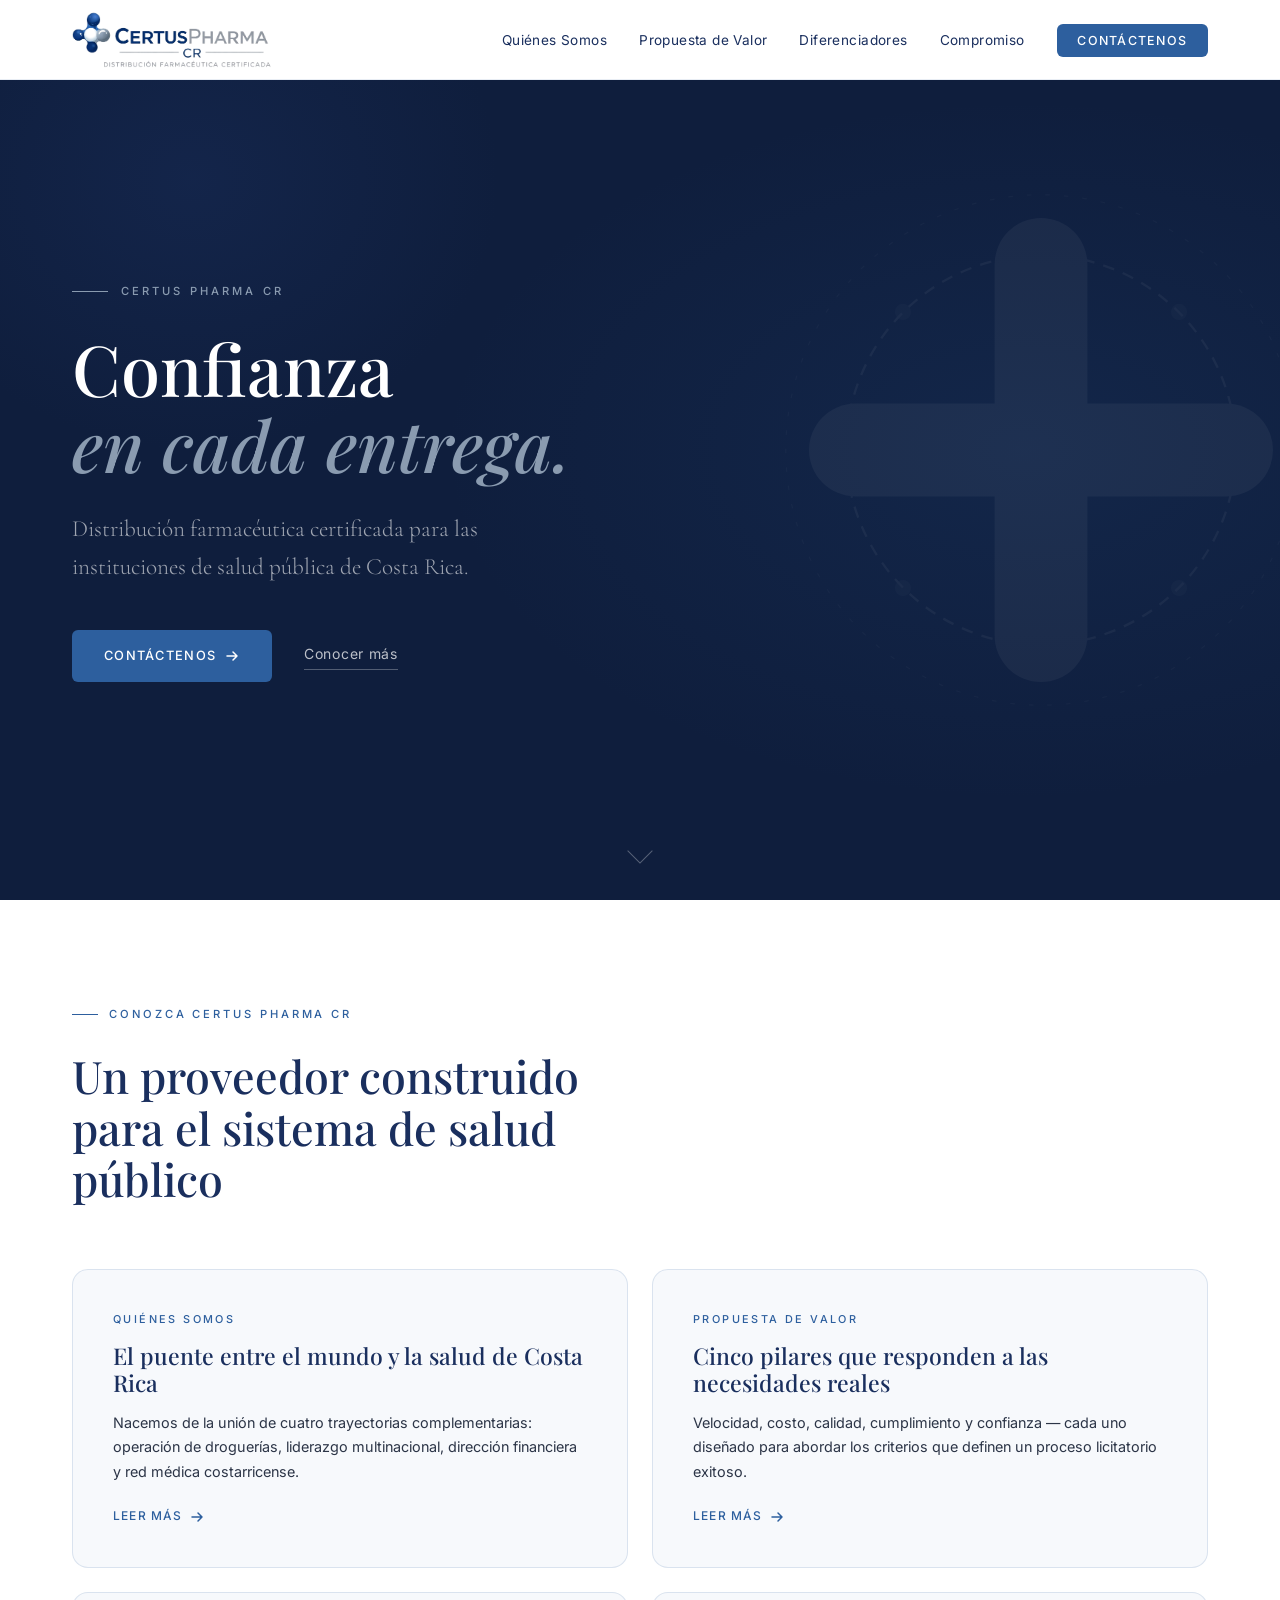
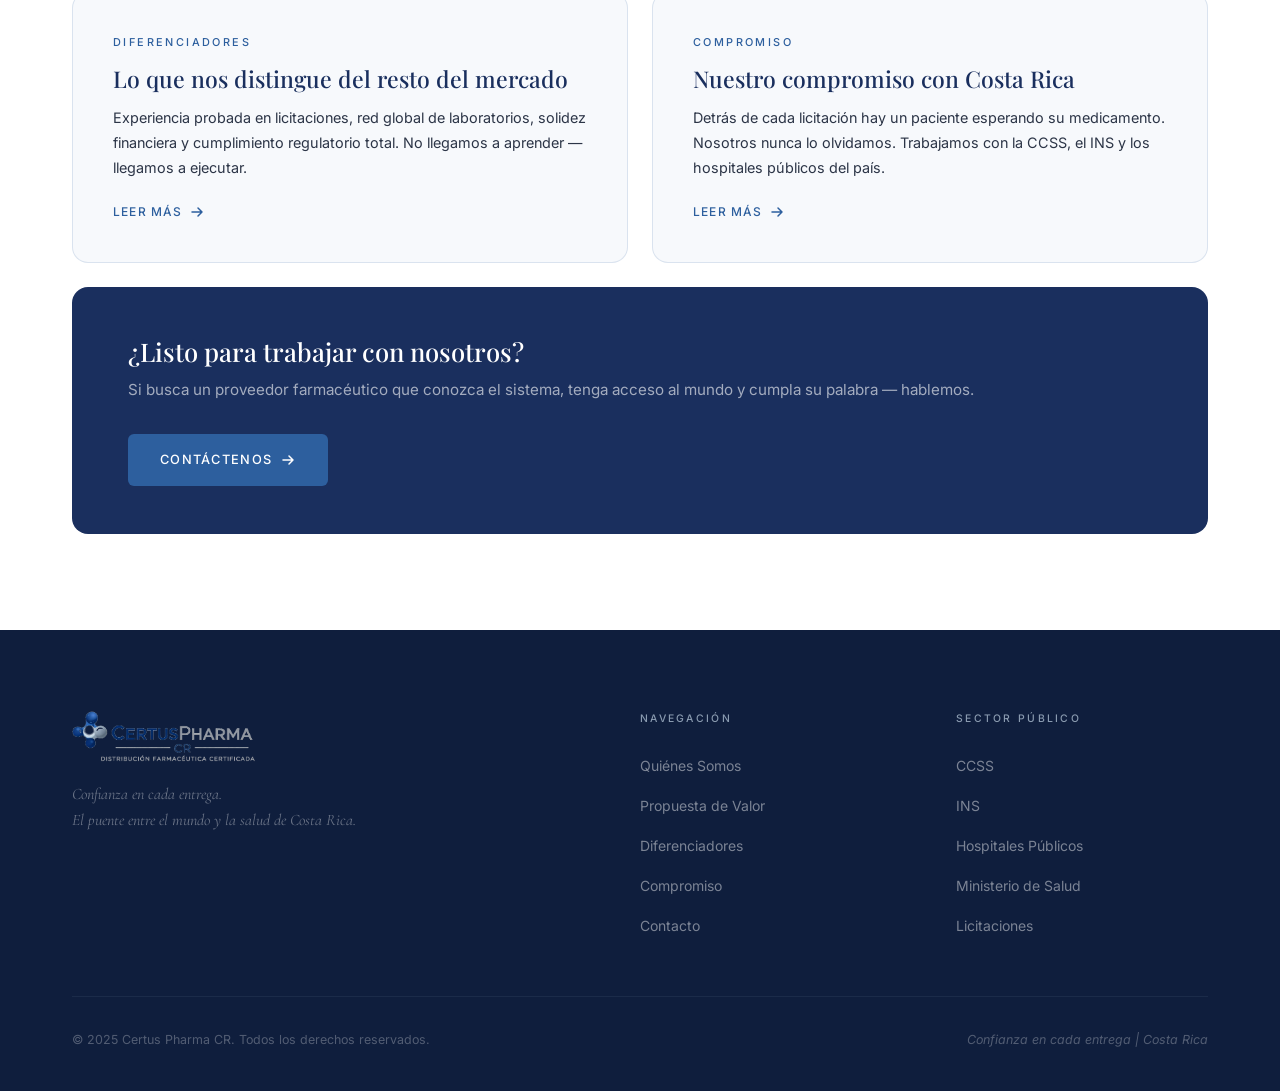
==== index.html @ 8d584d5f "Initial release — Certus Pharma CR" ====
<!DOCTYPE html>
<html lang="es">
<head>
    <meta charset="UTF-8">
    <meta name="viewport" content="width=device-width, initial-scale=1.0">
    <title>Certus Pharma CR | Distribución Farmacéutica Certificada</title>
    <meta name="description" content="Certus Pharma CR — Distribución farmacéutica certificada para las instituciones de salud pública de Costa Rica. Confianza en cada entrega.">
    <link rel="preconnect" href="https://fonts.googleapis.com">
    <link rel="preconnect" href="https://fonts.gstatic.com" crossorigin>
    <link href="https://fonts.googleapis.com/css2?family=Playfair+Display:ital,wght@0,400;0,500;0,600;0,700;1,400;1,500&family=Cormorant+Garamond:ital,wght@0,300;0,400;0,500;0,600;1,300;1,400&family=Inter:wght@300;400;500;600&display=swap" rel="stylesheet">
    <link rel="stylesheet" href="css/style.css">
</head>
<body>

    <!-- NAVIGATION -->
    <header>
        <nav class="nav" id="mainNav" aria-label="Navegación principal">
            <div class="container">
                <div class="nav__inner">
                    <a href="index.html" class="nav__logo" aria-label="Certus Pharma CR — Inicio">
                        <img src="images/certus_logo.png" alt="Certus Pharma CR" class="nav__logo-img">
                    </a>
                    <ul class="nav__menu" role="list">
                        <li><a href="quienes-somos.html"    class="nav__link">Quiénes Somos</a></li>
                        <li><a href="propuesta-valor.html"  class="nav__link">Propuesta de Valor</a></li>
                        <li><a href="diferenciadores.html"  class="nav__link">Diferenciadores</a></li>
                        <li><a href="compromiso.html"       class="nav__link">Compromiso</a></li>
                        <li><a href="contacto.html"         class="nav__cta-btn">Contáctenos</a></li>
                    </ul>
                    <button class="nav__hamburger" id="hamburger" aria-label="Abrir menú" aria-expanded="false">
                        <span></span><span></span><span></span>
                    </button>
                </div>
            </div>
        </nav>
        <div class="nav__mobile-overlay" id="mobileOverlay" role="dialog" aria-modal="true" aria-label="Menú móvil">
            <a href="quienes-somos.html"   class="nav__mobile-link">Quiénes Somos</a>
            <a href="propuesta-valor.html" class="nav__mobile-link">Propuesta de Valor</a>
            <a href="diferenciadores.html" class="nav__mobile-link">Diferenciadores</a>
            <a href="compromiso.html"      class="nav__mobile-link">Compromiso</a>
            <a href="contacto.html"        class="nav__mobile-cta">Contáctenos</a>
        </div>
    </header>

    <main>

        <!-- HERO -->
        <section class="hero" id="hero" aria-labelledby="hero-title">
            <svg class="hero__watermark" viewBox="0 0 500 500" fill="none" xmlns="http://www.w3.org/2000/svg" aria-hidden="true">
                <rect x="210" y="50"  width="80" height="400" rx="40" fill="white"/>
                <rect x="50"  y="210" width="400" height="80"  rx="40" fill="white"/>
                <circle cx="250" cy="90"  r="30" fill="white"/>
                <circle cx="250" cy="410" r="30" fill="white"/>
                <circle cx="90"  cy="250" r="30" fill="white"/>
                <circle cx="410" cy="250" r="30" fill="white"/>
                <circle cx="250" cy="250" r="46" fill="white"/>
                <circle cx="250" cy="250" r="168" stroke="white" stroke-width="2" stroke-dasharray="10 8"/>
                <circle cx="250" cy="250" r="220" stroke="white" stroke-width="1" stroke-dasharray="4 12" opacity="0.6"/>
                <circle cx="82"  cy="250" r="10" fill="white" opacity="0.5"/>
                <circle cx="418" cy="250" r="10" fill="white" opacity="0.5"/>
                <circle cx="250" cy="82"  r="10" fill="white" opacity="0.5"/>
                <circle cx="250" cy="418" r="10" fill="white" opacity="0.5"/>
                <circle cx="131" cy="131" r="7"  fill="white" opacity="0.4"/>
                <circle cx="369" cy="131" r="7"  fill="white" opacity="0.4"/>
                <circle cx="131" cy="369" r="7"  fill="white" opacity="0.4"/>
                <circle cx="369" cy="369" r="7"  fill="white" opacity="0.4"/>
            </svg>

            <div class="container">
                <div class="hero__content">
                    <p class="hero__eyebrow">Certus Pharma CR</p>
                    <h1 class="hero__title" id="hero-title">
                        Confianza<br><em>en cada entrega.</em>
                    </h1>
                    <p class="hero__subtitle">
                        Distribución farmacéutica certificada para las instituciones de salud pública de Costa Rica.
                    </p>
                    <div class="hero__actions">
                        <a href="contacto.html" class="btn btn--primary">
                            Contáctenos
                            <svg width="16" height="16" viewBox="0 0 16 16" fill="none" aria-hidden="true">
                                <path d="M3 8h10M9 4l4 4-4 4" stroke="currentColor" stroke-width="1.5" stroke-linecap="round" stroke-linejoin="round"/>
                            </svg>
                        </a>
                        <a href="#section-previews" class="btn btn--ghost">Conocer más</a>
                    </div>
                </div>
            </div>

            <div class="hero__scroll" aria-hidden="true">
                <div class="hero__scroll-arrow"></div>
            </div>
        </section>

        <!-- SECTION PREVIEWS -->
        <section class="previews section-pad" id="section-previews" aria-label="Secciones del sitio">
            <div class="container">
                <div class="previews__header">
                    <p class="label fade-in">Conozca Certus Pharma CR</p>
                    <h2 class="fade-in fd1">Un proveedor construido<br>para el sistema de salud público</h2>
                </div>

                <div class="previews__grid">

                    <a href="quienes-somos.html" class="pcard fade-in fd1">
                        <span class="pcard__label">Quiénes Somos</span>
                        <p class="pcard__title">El puente entre el mundo y la salud de Costa Rica</p>
                        <p class="pcard__excerpt">Nacemos de la unión de cuatro trayectorias complementarias: operación de droguerías, liderazgo multinacional, dirección financiera y red médica costarricense.</p>
                        <span class="pcard__link">
                            Leer más
                            <svg width="14" height="14" viewBox="0 0 14 14" fill="none" aria-hidden="true">
                                <path d="M2 7h10M8 3l4 4-4 4" stroke="currentColor" stroke-width="1.5" stroke-linecap="round" stroke-linejoin="round"/>
                            </svg>
                        </span>
                    </a>

                    <a href="propuesta-valor.html" class="pcard fade-in fd2">
                        <span class="pcard__label">Propuesta de Valor</span>
                        <p class="pcard__title">Cinco pilares que responden a las necesidades reales</p>
                        <p class="pcard__excerpt">Velocidad, costo, calidad, cumplimiento y confianza — cada uno diseñado para abordar los criterios que definen un proceso licitatorio exitoso.</p>
                        <span class="pcard__link">
                            Leer más
                            <svg width="14" height="14" viewBox="0 0 14 14" fill="none" aria-hidden="true">
                                <path d="M2 7h10M8 3l4 4-4 4" stroke="currentColor" stroke-width="1.5" stroke-linecap="round" stroke-linejoin="round"/>
                            </svg>
                        </span>
                    </a>

                    <a href="diferenciadores.html" class="pcard fade-in fd3">
                        <span class="pcard__label">Diferenciadores</span>
                        <p class="pcard__title">Lo que nos distingue del resto del mercado</p>
                        <p class="pcard__excerpt">Experiencia probada en licitaciones, red global de laboratorios, solidez financiera y cumplimiento regulatorio total. No llegamos a aprender — llegamos a ejecutar.</p>
                        <span class="pcard__link">
                            Leer más
                            <svg width="14" height="14" viewBox="0 0 14 14" fill="none" aria-hidden="true">
                                <path d="M2 7h10M8 3l4 4-4 4" stroke="currentColor" stroke-width="1.5" stroke-linecap="round" stroke-linejoin="round"/>
                            </svg>
                        </span>
                    </a>

                    <a href="compromiso.html" class="pcard fade-in fd4">
                        <span class="pcard__label">Compromiso</span>
                        <p class="pcard__title">Nuestro compromiso con Costa Rica</p>
                        <p class="pcard__excerpt">Detrás de cada licitación hay un paciente esperando su medicamento. Nosotros nunca lo olvidamos. Trabajamos con la CCSS, el INS y los hospitales públicos del país.</p>
                        <span class="pcard__link">
                            Leer más
                            <svg width="14" height="14" viewBox="0 0 14 14" fill="none" aria-hidden="true">
                                <path d="M2 7h10M8 3l4 4-4 4" stroke="currentColor" stroke-width="1.5" stroke-linecap="round" stroke-linejoin="round"/>
                            </svg>
                        </span>
                    </a>

                </div>

                <div class="home-cta fade-in fd5">
                    <div class="home-cta__text">
                        <h3>¿Listo para trabajar con nosotros?</h3>
                        <p>Si busca un proveedor farmacéutico que conozca el sistema, tenga acceso al mundo y cumpla su palabra — hablemos.</p>
                    </div>
                    <a href="contacto.html" class="btn btn--primary">
                        Contáctenos
                        <svg width="16" height="16" viewBox="0 0 16 16" fill="none" aria-hidden="true">
                            <path d="M3 8h10M9 4l4 4-4 4" stroke="currentColor" stroke-width="1.5" stroke-linecap="round" stroke-linejoin="round"/>
                        </svg>
                    </a>
                </div>

            </div>
        </section>

    </main>

    <!-- FOOTER -->
    <footer class="footer" aria-label="Pie de página">
        <div class="container">
            <div class="footer__main">
                <div>
                    <img src="images/certus_logo.png" alt="Certus Pharma CR" class="footer__logo-img">
                    <p class="footer__tagline">
                        Confianza en cada entrega.<br>
                        El puente entre el mundo y la salud de Costa Rica.
                    </p>
                </div>
                <nav aria-label="Navegación del pie">
                    <p class="footer__col-title">Navegación</p>
                    <ul class="footer__links" role="list">
                        <li><a href="quienes-somos.html"   class="footer__link">Quiénes Somos</a></li>
                        <li><a href="propuesta-valor.html" class="footer__link">Propuesta de Valor</a></li>
                        <li><a href="diferenciadores.html" class="footer__link">Diferenciadores</a></li>
                        <li><a href="compromiso.html"      class="footer__link">Compromiso</a></li>
                        <li><a href="contacto.html"        class="footer__link">Contacto</a></li>
                    </ul>
                </nav>
                <div>
                    <p class="footer__col-title">Sector Público</p>
                    <ul class="footer__links" role="list">
                        <li><span class="footer__link footer__link--static">CCSS</span></li>
                        <li><span class="footer__link footer__link--static">INS</span></li>
                        <li><span class="footer__link footer__link--static">Hospitales Públicos</span></li>
                        <li><span class="footer__link footer__link--static">Ministerio de Salud</span></li>
                        <li><span class="footer__link footer__link--static">Licitaciones</span></li>
                    </ul>
                </div>
            </div>
            <div class="footer__bottom">
                <p class="footer__copy">&copy; 2025 Certus Pharma CR. Todos los derechos reservados.</p>
                <p class="footer__bottom-tag">Confianza en cada entrega | Costa Rica</p>
            </div>
        </div>
    </footer>

    <script src="js/main.js"></script>
</body>
</html>
---- css/style.css ----
/* ==============================================
   CUSTOM PROPERTIES
=============================================== */
:root {
    --color-primary:     #1A2F5E;
    --color-secondary:   #2D5F9E;
    --color-accent:      #8A9BB0;
    --color-bg-light:    #F7F9FC;
    --color-bg-dark:     #0F1E3D;
    --color-body:        #2C3547;
    --color-white:       #FFFFFF;
    --color-border:      rgba(138, 155, 176, 0.2);
    --color-card-border: rgba(45, 95, 158, 0.14);

    --font-headline:    'Playfair Display', Georgia, serif;
    --font-subheading:  'Cormorant Garamond', Georgia, serif;
    --font-body:        'Inter', system-ui, -apple-system, sans-serif;

    --nav-height:   80px;
    --radius-sm:    6px;
    --radius-md:    10px;
    --radius-lg:    16px;

    --transition:   0.3s cubic-bezier(0.4, 0, 0.2, 1);
    --shadow-sm:    0 1px 3px rgba(15, 30, 61, 0.08);
    --shadow-md:    0 4px 16px rgba(15, 30, 61, 0.10), 0 2px 8px rgba(15, 30, 61, 0.06);
    --shadow-lg:    0 16px 48px rgba(15, 30, 61, 0.14), 0 4px 16px rgba(15, 30, 61, 0.08);
}

/* ==============================================
   RESET & BASE
=============================================== */
*, *::before, *::after {
    box-sizing: border-box;
    margin: 0;
    padding: 0;
}

html {
    scroll-behavior: smooth;
    font-size: 16px;
    -webkit-font-smoothing: antialiased;
    -moz-osx-font-smoothing: grayscale;
}

body {
    font-family: var(--font-body);
    color: var(--color-body);
    background-color: var(--color-bg-light);
    line-height: 1.7;
    overflow-x: hidden;
}

img  { max-width: 100%; display: block; }
a    { text-decoration: none; color: inherit; }
ul   { list-style: none; }
button { cursor: pointer; border: none; background: none; font-family: inherit; }

h1 { font-family: var(--font-headline); font-size: clamp(2.6rem, 5.5vw, 4.75rem); line-height: 1.08; font-weight: 500; }
h2 { font-family: var(--font-headline); font-size: clamp(2rem,   3.5vw, 3.1rem);  line-height: 1.15; font-weight: 500; }
h3 { font-family: var(--font-subheading); font-size: clamp(1.2rem, 1.8vw, 1.6rem); line-height: 1.3;  font-weight: 600; }
p  { font-size: 1rem; line-height: 1.78; }

/* ==============================================
   LAYOUT
=============================================== */
.container {
    width: 100%;
    max-width: 1200px;
    margin: 0 auto;
    padding: 0 2rem;
}

.section-pad {
    padding: 6rem 0;
}

/* ==============================================
   ENTRANCE ANIMATIONS
=============================================== */
.fade-in {
    opacity: 0;
    transform: translateY(22px);
    transition: opacity 0.72s ease, transform 0.72s ease;
}
.fade-in.visible {
    opacity: 1;
    transform: translateY(0);
}
.fd1 { transition-delay: 0.10s; }
.fd2 { transition-delay: 0.20s; }
.fd3 { transition-delay: 0.30s; }
.fd4 { transition-delay: 0.40s; }
.fd5 { transition-delay: 0.50s; }
.fd6 { transition-delay: 0.60s; }

/* ==============================================
   SECTION LABEL
=============================================== */
.label {
    display: inline-flex;
    align-items: center;
    gap: 0.7rem;
    font-family: var(--font-body);
    font-size: 0.7rem;
    font-weight: 500;
    letter-spacing: 0.26em;
    text-transform: uppercase;
    color: var(--color-secondary);
    margin-bottom: 1.1rem;
}
.label::before {
    content: '';
    display: block;
    width: 26px;
    height: 1px;
    background-color: var(--color-secondary);
    flex-shrink: 0;
}
.label--light         { color: var(--color-accent); }
.label--light::before { background-color: var(--color-accent); }
.label--center        { display: flex; justify-content: center; }

/* ==============================================
   BUTTONS
=============================================== */
.btn {
    display: inline-flex;
    align-items: center;
    gap: 0.5rem;
    font-family: var(--font-body);
    font-size: 0.8rem;
    font-weight: 500;
    letter-spacing: 0.1em;
    text-transform: uppercase;
    border-radius: var(--radius-sm);
    padding: 0.95rem 2rem;
    transition: background-color var(--transition), transform var(--transition), box-shadow var(--transition);
}
.btn--primary {
    color: var(--color-white);
    background-color: var(--color-secondary);
}
.btn--primary:hover {
    background-color: #245098;
    transform: translateY(-2px);
    box-shadow: 0 8px 28px rgba(45, 95, 158, 0.38);
}
.btn--dark {
    color: var(--color-white);
    background-color: var(--color-primary);
}
.btn--dark:hover {
    background-color: var(--color-secondary);
    transform: translateY(-2px);
}
.btn--ghost {
    color: rgba(255,255,255,0.72);
    border-bottom: 1px solid rgba(255,255,255,0.28);
    padding: 0 0 3px;
    border-radius: 0;
    letter-spacing: 0.05em;
    font-size: 0.875rem;
    text-transform: none;
    font-weight: 400;
}
.btn--ghost:hover {
    color: var(--color-white);
    border-color: var(--color-white);
}

/* ==============================================
   NAVIGATION
=============================================== */
.nav {
    position: fixed;
    inset: 0 0 auto 0;
    height: var(--nav-height);
    z-index: 1000;
    display: flex;
    align-items: center;
    background-color: #FFFFFF;
    border-bottom: 1px solid #E8EDF4;
    transition: background-color var(--transition), box-shadow var(--transition);
}
.nav.scrolled {
    background-color: #FFFFFF;
    box-shadow: 0 1px 0 #E8EDF4, 0 4px 16px rgba(26,47,94,0.06);
}

.nav__inner {
    display: flex;
    align-items: center;
    justify-content: space-between;
    width: 100%;
}

/* Logo — image */
.nav__logo {
    display: flex;
    align-items: center;
    line-height: 1;
}
.nav__logo-img {
    width: 200px;
    height: auto;
    display: block;
    object-fit: contain;
}

/* Fallback text logo (unused when image present) */
.nav__logo-main {
    font-family: var(--font-headline);
    font-size: 1.3rem;
    font-weight: 700;
    color: var(--color-white);
    letter-spacing: 0.05em;
}
.nav__logo-sub {
    font-family: var(--font-body);
    font-size: 0.58rem;
    font-weight: 400;
    letter-spacing: 0.2em;
    text-transform: uppercase;
    color: var(--color-accent);
    margin-top: 3px;
}

.nav__menu {
    display: flex;
    align-items: center;
    gap: 2rem;
}
.nav__link {
    font-size: 0.85rem;
    font-weight: 400;
    color: #1A2F5E;
    letter-spacing: 0.03em;
    position: relative;
    transition: color var(--transition);
}
.nav__link::after {
    content: '';
    position: absolute;
    bottom: -4px;
    left: 0;
    right: 0;
    height: 1px;
    background-color: #1A2F5E;
    transform: scaleX(0);
    transform-origin: right;
    transition: transform var(--transition);
}
.nav__link:hover           { color: var(--color-secondary); }
.nav__link:hover::after    { transform: scaleX(1); transform-origin: left; }
.nav__link--active         { color: #1A2F5E; }
.nav__link--active::after  { transform: scaleX(1); }

.nav__cta-btn {
    font-size: 0.78rem;
    font-weight: 500;
    letter-spacing: 0.1em;
    text-transform: uppercase;
    color: var(--color-white);
    background-color: var(--color-secondary);
    padding: 0.58rem 1.3rem;
    border-radius: var(--radius-sm);
    transition: background-color var(--transition), transform var(--transition);
}
.nav__cta-btn:hover {
    background-color: var(--color-primary);
    transform: translateY(-1px);
}

/* Hamburger */
.nav__hamburger {
    display: none;
    flex-direction: column;
    gap: 5px;
    padding: 4px 2px;
}
.nav__hamburger span {
    display: block;
    width: 23px;
    height: 2px;
    background-color: #1A2F5E;
    border-radius: 2px;
    transition: transform var(--transition), opacity var(--transition);
}
.nav__hamburger.is-open span:nth-child(1) { transform: translateY(7px) rotate(45deg); }
.nav__hamburger.is-open span:nth-child(2) { opacity: 0; transform: scaleX(0); }
.nav__hamburger.is-open span:nth-child(3) { transform: translateY(-7px) rotate(-45deg); }

/* Mobile overlay */
.nav__mobile-overlay {
    display: none;
    position: fixed;
    inset: var(--nav-height) 0 0 0;
    background-color: rgba(9, 16, 38, 0.97);
    backdrop-filter: blur(16px);
    z-index: 999;
    flex-direction: column;
    align-items: center;
    justify-content: center;
    gap: 2rem;
}
.nav__mobile-overlay.is-open { display: flex; }
.nav__mobile-link {
    font-family: var(--font-headline);
    font-size: 2rem;
    color: rgba(255,255,255,0.85);
    transition: color var(--transition);
}
.nav__mobile-link:hover { color: var(--color-accent); }
.nav__mobile-cta {
    font-size: 0.85rem;
    font-weight: 500;
    letter-spacing: 0.12em;
    text-transform: uppercase;
    color: var(--color-white);
    background-color: var(--color-secondary);
    padding: 0.9rem 2.4rem;
    border-radius: var(--radius-sm);
    margin-top: 0.5rem;
}

/* ==============================================
   HERO — full viewport (homepage)
=============================================== */
.hero {
    position: relative;
    min-height: 100vh;
    display: flex;
    align-items: center;
    background-color: var(--color-bg-dark);
    overflow: hidden;
}
.hero::before {
    content: '';
    position: absolute;
    inset: 0;
    background:
        radial-gradient(ellipse 70% 60% at 80% 50%, rgba(45,95,158,0.13) 0%, transparent 65%),
        radial-gradient(ellipse 40% 50% at 15% 20%, rgba(26,47,94,0.4) 0%, transparent 60%);
    pointer-events: none;
}

.hero__watermark {
    position: absolute;
    top: 50%;
    right: -4%;
    transform: translateY(-50%);
    width: min(58vw, 580px);
    opacity: 0.045;
    pointer-events: none;
    animation: watermarkFloat 14s ease-in-out infinite;
}
@keyframes watermarkFloat {
    0%,100% { transform: translateY(-50%) rotate(0deg) scale(1); }
    30%      { transform: translateY(-52%) rotate(1.5deg) scale(1.01); }
    65%      { transform: translateY(-48%) rotate(-1.5deg) scale(0.99); }
}

.hero__content {
    position: relative;
    z-index: 2;
    padding-top: calc(var(--nav-height) + 4rem);
    padding-bottom: 5rem;
    max-width: 760px;
}

.hero__eyebrow {
    display: flex;
    align-items: center;
    gap: 0.8rem;
    font-size: 0.7rem;
    font-weight: 500;
    letter-spacing: 0.28em;
    text-transform: uppercase;
    color: var(--color-accent);
    margin-bottom: 1.75rem;
}
.hero__eyebrow::before {
    content: '';
    display: block;
    width: 36px;
    height: 1px;
    background-color: var(--color-accent);
}

.hero__title           { color: var(--color-white); margin-bottom: 1.75rem; }
.hero__title em        { font-style: italic; color: var(--color-accent); }

.hero__subtitle {
    font-family: var(--font-subheading);
    font-size: clamp(1.1rem, 2vw, 1.45rem);
    font-weight: 300;
    color: rgba(255,255,255,0.6);
    line-height: 1.65;
    margin-bottom: 2.75rem;
    max-width: 520px;
}

.hero__actions {
    display: flex;
    align-items: center;
    gap: 2rem;
    flex-wrap: wrap;
}

/* Scroll hint */
.hero__scroll {
    position: absolute;
    bottom: 2.5rem;
    left: 50%;
    transform: translateX(-50%);
    display: flex;
    flex-direction: column;
    align-items: center;
    gap: 8px;
    color: rgba(255,255,255,0.28);
    font-size: 0.65rem;
    letter-spacing: 0.2em;
    text-transform: uppercase;
    animation: scrollBounce 2.8s ease-in-out infinite;
}
@keyframes scrollBounce {
    0%,100% { transform: translateX(-50%) translateY(0); }
    50%      { transform: translateX(-50%) translateY(7px); }
}
.hero__scroll-arrow {
    width: 18px;
    height: 18px;
    border-right: 1px solid rgba(255,255,255,0.3);
    border-bottom: 1px solid rgba(255,255,255,0.3);
    transform: rotate(45deg);
}

/* ==============================================
   PAGE HERO — 60vh (inner pages)
=============================================== */
.page-hero {
    position: relative;
    min-height: 60vh;
    display: flex;
    align-items: center;
    background-color: var(--color-bg-dark);
    overflow: hidden;
}
.page-hero::before {
    content: '';
    position: absolute;
    inset: 0;
    background:
        radial-gradient(ellipse 70% 60% at 80% 50%, rgba(45,95,158,0.13) 0%, transparent 65%),
        radial-gradient(ellipse 40% 50% at 15% 20%, rgba(26,47,94,0.4) 0%, transparent 60%);
    pointer-events: none;
}

.page-hero__watermark {
    position: absolute;
    top: 50%;
    right: -4%;
    transform: translateY(-50%);
    width: min(46vw, 460px);
    opacity: 0.035;
    pointer-events: none;
    animation: watermarkFloat 14s ease-in-out infinite;
}

.page-hero__content {
    position: relative;
    z-index: 2;
    padding-top: calc(var(--nav-height) + 3.5rem);
    padding-bottom: 4.5rem;
    max-width: 760px;
}

.page-hero__breadcrumb {
    display: flex;
    align-items: center;
    gap: 0.5rem;
    font-size: 0.68rem;
    font-weight: 400;
    letter-spacing: 0.15em;
    text-transform: uppercase;
    color: rgba(255,255,255,0.32);
    margin-bottom: 1.5rem;
}
.page-hero__breadcrumb a {
    color: rgba(255,255,255,0.42);
    transition: color var(--transition);
}
.page-hero__breadcrumb a:hover  { color: var(--color-accent); }
.page-hero__breadcrumb-sep      { opacity: 0.4; font-size: 0.6rem; }

.page-hero__eyebrow {
    display: flex;
    align-items: center;
    gap: 0.8rem;
    font-size: 0.7rem;
    font-weight: 500;
    letter-spacing: 0.28em;
    text-transform: uppercase;
    color: var(--color-accent);
    margin-bottom: 1.25rem;
}
.page-hero__eyebrow::before {
    content: '';
    display: block;
    width: 36px;
    height: 1px;
    background-color: var(--color-accent);
}

.page-hero__title {
    color: var(--color-white);
    margin-bottom: 1.25rem;
}
.page-hero__title em { font-style: italic; color: var(--color-accent); }

.page-hero__subtitle {
    font-family: var(--font-subheading);
    font-size: clamp(1rem, 1.8vw, 1.3rem);
    font-weight: 300;
    color: rgba(255,255,255,0.55);
    line-height: 1.65;
    max-width: 520px;
}

/* ==============================================
   HOMEPAGE SECTION PREVIEWS
=============================================== */
.previews {
    background-color: var(--color-white);
}

.previews__header {
    max-width: 600px;
    margin-bottom: 4rem;
}
.previews__header h2 { color: var(--color-primary); margin-top: 0.5rem; }

.previews__grid {
    display: grid;
    grid-template-columns: 1fr 1fr;
    gap: 1.5rem;
    margin-bottom: 1.5rem;
}

.pcard {
    background-color: var(--color-bg-light);
    border: 1px solid var(--color-card-border);
    border-radius: var(--radius-lg);
    padding: 2.5rem;
    display: flex;
    flex-direction: column;
    gap: 0.85rem;
    transition: transform var(--transition), box-shadow var(--transition), border-color var(--transition);
    position: relative;
    overflow: hidden;
}
.pcard::before {
    content: '';
    position: absolute;
    inset: 0 0 auto 0;
    height: 2px;
    background: linear-gradient(90deg, var(--color-primary), var(--color-secondary));
    transform: scaleX(0);
    transform-origin: left;
    transition: transform 0.4s ease;
}
.pcard:hover {
    transform: translateY(-5px);
    box-shadow: var(--shadow-md);
    border-color: rgba(45,95,158,0.22);
}
.pcard:hover::before { transform: scaleX(1); }

.pcard__label {
    font-size: 0.68rem;
    font-weight: 500;
    letter-spacing: 0.22em;
    text-transform: uppercase;
    color: var(--color-secondary);
}
.pcard__title {
    font-family: var(--font-headline);
    font-size: clamp(1.3rem, 1.8vw, 1.6rem);
    font-weight: 500;
    color: var(--color-primary);
    line-height: 1.2;
}
.pcard__excerpt {
    font-size: 0.9rem;
    color: var(--color-body);
    line-height: 1.72;
    flex-grow: 1;
}
.pcard__link {
    display: inline-flex;
    align-items: center;
    gap: 0.45rem;
    font-size: 0.75rem;
    font-weight: 500;
    letter-spacing: 0.1em;
    text-transform: uppercase;
    color: var(--color-secondary);
    margin-top: 0.5rem;
    transition: gap var(--transition), color var(--transition);
}
.pcard:hover .pcard__link { gap: 0.75rem; color: var(--color-primary); }

/* Homepage CTA strip */
.home-cta {
    background-color: var(--color-primary);
    border-radius: var(--radius-lg);
    padding: 3rem 3.5rem;
    display: flex;
    align-items: center;
    justify-content: space-between;
    gap: 2rem;
    flex-wrap: wrap;
    margin-top: 1.5rem;
}
.home-cta__text h3 {
    font-family: var(--font-headline);
    font-size: clamp(1.3rem, 2vw, 1.75rem);
    font-weight: 500;
    color: var(--color-white);
    margin-bottom: 0.5rem;
}
.home-cta__text p {
    font-size: 0.95rem;
    color: rgba(255,255,255,0.6);
    line-height: 1.65;
}
.home-cta .btn--primary {
    background-color: var(--color-secondary);
    flex-shrink: 0;
}
.home-cta .btn--primary:hover { background-color: #245098; }

/* ==============================================
   ABOUT / QUIÉNES SOMOS
=============================================== */
.about {
    background-color: var(--color-white);
}

.about__grid {
    display: grid;
    grid-template-columns: 1fr 1fr;
    gap: 5rem;
    align-items: center;
}

.about__text h2          { color: var(--color-primary); margin-bottom: 1.5rem; }
.about__text > p {
    font-size: 1.05rem;
    color: var(--color-body);
    line-height: 1.82;
}

.about__mv {
    margin-top: 3rem;
    display: grid;
    grid-template-columns: 1fr 1fr;
    gap: 1.25rem;
}
.about__mv-card {
    padding: 1.5rem;
    background-color: var(--color-bg-light);
    border-left: 2px solid var(--color-secondary);
}
.about__mv-card h3 {
    font-family: var(--font-subheading);
    font-size: 1.05rem;
    font-weight: 600;
    color: var(--color-primary);
    margin-bottom: 0.6rem;
}
.about__mv-card p {
    font-size: 0.9rem;
    line-height: 1.68;
    color: var(--color-body);
}

/* Decorative visual */
.about__visual {
    display: flex;
    align-items: center;
    justify-content: center;
}
.about__visual-wrap {
    position: relative;
    width: min(100%, 400px);
    aspect-ratio: 1;
}
.about__ring             { position: absolute; border-radius: 50%; }
.about__ring--a          { inset: 0;   border: 1px solid rgba(45,95,158,0.10); }
.about__ring--b          { inset: 10%; border: 1px solid rgba(45,95,158,0.09); }
.about__ring--c          { inset: 22%; border: 1px solid rgba(45,95,158,0.08); }
.about__ring--d          { inset: 36%; border: 1px solid rgba(45,95,158,0.12); }
.about__ring--e {
    inset: 0;
    border: 1px dashed rgba(45,95,158,0.07);
    border-radius: 50%;
    animation: ringRotate 40s linear infinite;
}
@keyframes ringRotate { to { transform: rotate(360deg); } }
.about__cross {
    position: absolute;
    top: 50%;
    left: 50%;
    transform: translate(-50%, -50%);
}

/* Founding pillars (quienes-somos detail) */
.founding-pillars {
    margin-top: 4rem;
}
.founding-pillars__grid {
    display: grid;
    grid-template-columns: 1fr 1fr;
    gap: 1.5rem;
    margin-top: 2rem;
}
.fpillar {
    padding: 2rem;
    background-color: var(--color-bg-light);
    border: 1px solid var(--color-card-border);
    border-radius: var(--radius-md);
    border-top: 2px solid var(--color-secondary);
    transition: transform var(--transition), box-shadow var(--transition);
}
.fpillar:hover {
    transform: translateY(-4px);
    box-shadow: var(--shadow-md);
}
.fpillar__num {
    font-family: var(--font-headline);
    font-size: 1.6rem;
    font-weight: 400;
    color: rgba(45,95,158,0.18);
    line-height: 1;
    margin-bottom: 0.75rem;
}
.fpillar__title {
    font-family: var(--font-subheading);
    font-size: 1.2rem;
    font-weight: 600;
    color: var(--color-primary);
    margin-bottom: 0.6rem;
}
.fpillar__desc {
    font-size: 0.9rem;
    line-height: 1.7;
    color: var(--color-body);
}

/* ==============================================
   VALUE PROPOSITION
=============================================== */
.values {
    background-color: var(--color-bg-light);
}

.values__header {
    max-width: 600px;
    margin: 0 auto 4.5rem;
    text-align: center;
}
.values__header h2 { color: var(--color-primary); margin-bottom: 0.9rem; }
.values__header p  { color: var(--color-accent); font-size: 1.05rem; }

.values__grid {
    display: grid;
    grid-template-columns: repeat(5, 1fr);
    gap: 1.25rem;
}

/* Full-page values — 2-col expanded layout */
.values-full .values__grid {
    grid-template-columns: 1fr 1fr;
    gap: 1.5rem;
}
.values-full .vcard {
    text-align: left;
    display: grid;
    grid-template-columns: auto 1fr;
    column-gap: 1.5rem;
    row-gap: 0.5rem;
    align-items: start;
    padding: 2.25rem;
}
.values-full .vcard__icon  { margin: 0; grid-row: span 3; align-self: start; margin-top: 2px; }
.values-full .vcard__title { font-size: 1.35rem; margin-bottom: 0; }
.values-full .vcard__desc  { font-size: 0.9rem; grid-column: 2; }
.values-full .vcard__extra {
    grid-column: 2;
    font-size: 0.875rem;
    line-height: 1.7;
    color: var(--color-accent);
    margin-top: 0.25rem;
}
.values-full .vcard:last-child {
    grid-column: 1 / -1;
}

.vcard {
    background-color: var(--color-white);
    border: 1px solid var(--color-card-border);
    border-radius: var(--radius-lg);
    padding: 2.5rem 1.5rem 2rem;
    text-align: center;
    position: relative;
    overflow: hidden;
    transition: transform var(--transition), box-shadow var(--transition), border-color var(--transition);
}
.vcard::before {
    content: '';
    position: absolute;
    inset: 0 0 auto 0;
    height: 3px;
    background: linear-gradient(90deg, var(--color-primary), var(--color-secondary));
    transform: scaleX(0);
    transform-origin: left;
    transition: transform 0.4s ease;
}
.vcard:hover {
    transform: translateY(-7px);
    box-shadow: var(--shadow-lg);
    border-color: rgba(45,95,158,0.22);
}
.vcard:hover::before { transform: scaleX(1); }

.vcard__icon {
    width: 52px;
    height: 52px;
    margin: 0 auto 1.4rem;
    display: flex;
    align-items: center;
    justify-content: center;
    background-color: rgba(45,95,158,0.07);
    border-radius: 12px;
    color: var(--color-secondary);
    flex-shrink: 0;
}
.vcard__title {
    font-family: var(--font-headline);
    font-size: 1.25rem;
    font-weight: 600;
    color: var(--color-primary);
    margin-bottom: 0.6rem;
}
.vcard__desc {
    font-size: 0.875rem;
    color: var(--color-body);
    line-height: 1.65;
}

/* ==============================================
   DIFFERENTIATORS
=============================================== */
.diff {
    background-color: var(--color-white);
}

.diff__header          { max-width: 580px; margin-bottom: 4rem; }
.diff__header h2       { color: var(--color-primary); margin-top: 0.5rem; }

.diff__grid {
    display: grid;
    grid-template-columns: 1fr 1fr;
    gap: 0 4rem;
}

.diff-item {
    display: grid;
    grid-template-columns: 52px 1fr;
    gap: 1.5rem;
    align-items: start;
    padding: 2rem 0;
    border-bottom: 1px solid var(--color-border);
    transition: border-color var(--transition);
}
.diff-item:hover { border-color: rgba(45,95,158,0.35); }

.diff-item__num {
    font-family: var(--font-headline);
    font-size: 2.1rem;
    font-weight: 400;
    color: rgba(45,95,158,0.18);
    line-height: 1;
    transition: color var(--transition);
}
.diff-item:hover .diff-item__num { color: rgba(45,95,158,0.4); }

.diff-item__title {
    font-family: var(--font-subheading);
    font-size: 1.2rem;
    font-weight: 600;
    color: var(--color-primary);
    margin-bottom: 0.45rem;
}
.diff-item__desc {
    font-size: 0.9rem;
    color: var(--color-body);
    line-height: 1.68;
}
.diff-item__extra {
    margin-top: 0.75rem;
    font-size: 0.875rem;
    color: var(--color-accent);
    line-height: 1.65;
}

/* ==============================================
   COMMITMENT / CCSS
=============================================== */
.commitment {
    background-color: var(--color-bg-dark);
    position: relative;
    overflow: hidden;
}
.commitment__glow {
    position: absolute;
    inset: 0;
    background: radial-gradient(ellipse 50% 60% at 25% 50%, rgba(45,95,158,0.18) 0%, transparent 65%);
    pointer-events: none;
}

.commitment__inner {
    position: relative;
    z-index: 2;
    max-width: 800px;
    margin: 0 auto;
    text-align: center;
}

.commitment__seal {
    display: inline-flex;
    align-items: center;
    justify-content: center;
    width: 76px;
    height: 76px;
    border-radius: 50%;
    border: 1px solid rgba(138,155,176,0.28);
    margin-bottom: 1.5rem;
    position: relative;
}
.commitment__seal::before {
    content: '';
    position: absolute;
    inset: -7px;
    border-radius: 50%;
    border: 1px solid rgba(138,155,176,0.13);
}
.commitment__seal::after {
    content: '';
    position: absolute;
    inset: -14px;
    border-radius: 50%;
    border: 1px solid rgba(138,155,176,0.06);
}

.commitment__title   { color: var(--color-white); margin-bottom: 1.25rem; }

.commitment__rule {
    width: 56px;
    height: 1px;
    background: linear-gradient(90deg, transparent, var(--color-accent), transparent);
    margin: 2rem auto;
}

.commitment__body {
    font-size: 1.06rem;
    color: rgba(255,255,255,0.62);
    line-height: 1.88;
    margin-bottom: 2.5rem;
}
.commitment__body strong { color: rgba(255,255,255,0.92); font-weight: 500; }

.commitment__tags {
    display: flex;
    flex-wrap: wrap;
    gap: 0.75rem;
    justify-content: center;
}
.commitment__tag {
    font-size: 0.72rem;
    font-weight: 500;
    letter-spacing: 0.13em;
    text-transform: uppercase;
    color: var(--color-accent);
    border: 1px solid rgba(138,155,176,0.22);
    padding: 0.4rem 1rem;
    border-radius: 2px;
}

/* Commitment pillars (detail page) */
.commitment-pillars        { margin-top: 4rem; }
.commitment-pillars h2     { color: var(--color-white); margin-bottom: 0.75rem; }
.commitment-pillars .label { margin-bottom: 0.5rem; }

.commitment-pillars__grid {
    display: grid;
    grid-template-columns: 1fr 1fr 1fr;
    gap: 1.5rem;
    margin-top: 2.5rem;
}
.cpillar {
    padding: 2rem;
    border: 1px solid rgba(138,155,176,0.15);
    border-radius: var(--radius-md);
    transition: border-color var(--transition);
}
.cpillar:hover { border-color: rgba(138,155,176,0.3); }
.cpillar__num {
    font-family: var(--font-headline);
    font-size: 1.6rem;
    font-weight: 400;
    color: rgba(138,155,176,0.25);
    line-height: 1;
    margin-bottom: 0.75rem;
}
.cpillar__title {
    font-family: var(--font-subheading);
    font-size: 1.2rem;
    font-weight: 600;
    color: rgba(255,255,255,0.85);
    margin-bottom: 0.65rem;
}
.cpillar__desc {
    font-size: 0.9rem;
    color: rgba(255,255,255,0.48);
    line-height: 1.68;
}

/* ==============================================
   CONTACT / CTA
=============================================== */
.contact {
    background-color: var(--color-bg-light);
}

.contact__header              { text-align: center; margin-bottom: 4rem; }
.contact__header h2           { color: var(--color-primary); margin-bottom: 1rem; }
.contact__header p {
    font-size: 1.05rem;
    color: var(--color-body);
    max-width: 580px;
    margin: 0 auto;
}

.contact__grid {
    display: grid;
    grid-template-columns: 1fr 1.15fr;
    gap: 5rem;
    align-items: start;
}

.contact__info-title {
    font-family: var(--font-subheading);
    font-size: 1.55rem;
    font-weight: 600;
    color: var(--color-primary);
    margin-bottom: 1.25rem;
}
.contact__info p {
    color: var(--color-body);
    font-size: 0.95rem;
    line-height: 1.78;
    margin-bottom: 1.25rem;
}
.contact__location {
    display: flex;
    align-items: center;
    gap: 0.6rem;
    font-size: 0.85rem;
    color: var(--color-accent);
    margin-bottom: 2rem;
}

.contact-form {
    background-color: var(--color-white);
    border: 1px solid var(--color-card-border);
    border-radius: var(--radius-lg);
    padding: 2.5rem 2.25rem;
    box-shadow: var(--shadow-sm);
}

.form-row {
    display: grid;
    grid-template-columns: 1fr 1fr;
    gap: 1rem;
}
.form-group            { margin-bottom: 1.25rem; }
.form-group label {
    display: block;
    font-size: 0.7rem;
    font-weight: 500;
    letter-spacing: 0.12em;
    text-transform: uppercase;
    color: var(--color-primary);
    margin-bottom: 0.5rem;
}
.form-group input,
.form-group textarea {
    width: 100%;
    font-family: var(--font-body);
    font-size: 0.925rem;
    color: var(--color-body);
    background-color: var(--color-bg-light);
    border: 1px solid rgba(138,155,176,0.28);
    border-radius: var(--radius-sm);
    padding: 0.85rem 1rem;
    outline: none;
    appearance: none;
    -webkit-appearance: none;
    transition: border-color var(--transition), box-shadow var(--transition);
}
.form-group input::placeholder,
.form-group textarea::placeholder {
    color: rgba(138,155,176,0.7);
    font-size: 0.875rem;
}
.form-group input:focus,
.form-group textarea:focus {
    border-color: var(--color-secondary);
    box-shadow: 0 0 0 3px rgba(45,95,158,0.10);
    background-color: var(--color-white);
}
.form-group textarea   { resize: vertical; min-height: 126px; }
.form-submit {
    width: 100%;
    font-family: var(--font-body);
    font-size: 0.8rem;
    font-weight: 500;
    letter-spacing: 0.1em;
    text-transform: uppercase;
    color: var(--color-white);
    background-color: var(--color-primary);
    padding: 1rem;
    border-radius: var(--radius-sm);
    border: none;
    cursor: pointer;
    transition: background-color var(--transition), transform var(--transition);
    margin-top: 0.25rem;
}
.form-submit:hover    { background-color: var(--color-secondary); transform: translateY(-1px); }
.form-submit:disabled { opacity: 0.75; cursor: default; transform: none; }

/* ==============================================
   FOOTER
=============================================== */
.footer {
    background-color: var(--color-bg-dark);
    padding: 5rem 0 2.5rem;
}

.footer__main {
    display: grid;
    grid-template-columns: 2fr 1fr 1fr;
    gap: 4rem;
    padding-bottom: 3.5rem;
    border-bottom: 1px solid rgba(138,155,176,0.1);
    margin-bottom: 2rem;
}

.footer__logo-img {
    height: 52px;
    width: auto;
    display: block;
    object-fit: contain;
    margin-bottom: 1.25rem;
}

.footer__brand-name {
    font-family: var(--font-headline);
    font-size: 1.45rem;
    font-weight: 700;
    color: var(--color-white);
    letter-spacing: 0.04em;
    margin-bottom: 4px;
}
.footer__brand-sub {
    font-size: 0.6rem;
    font-weight: 400;
    letter-spacing: 0.22em;
    text-transform: uppercase;
    color: var(--color-accent);
    margin-bottom: 1.5rem;
}
.footer__tagline {
    font-family: var(--font-subheading);
    font-size: 1rem;
    font-style: italic;
    color: rgba(255,255,255,0.38);
    line-height: 1.6;
}

.footer__col-title {
    font-size: 0.65rem;
    font-weight: 500;
    letter-spacing: 0.22em;
    text-transform: uppercase;
    color: var(--color-accent);
    margin-bottom: 1.5rem;
}
.footer__links         { display: flex; flex-direction: column; gap: 0.8rem; }
.footer__link {
    font-size: 0.875rem;
    color: rgba(255,255,255,0.45);
    transition: color var(--transition);
}
.footer__link:hover        { color: var(--color-white); }
.footer__link--static      { cursor: default; }

.footer__bottom {
    display: flex;
    justify-content: space-between;
    align-items: center;
    flex-wrap: wrap;
    gap: 0.75rem;
}
.footer__copy       { font-size: 0.78rem; color: rgba(255,255,255,0.28); }
.footer__bottom-tag { font-size: 0.78rem; font-style: italic; color: rgba(255,255,255,0.28); }

/* ==============================================
   RESPONSIVE — 1200px
=============================================== */
@media (max-width: 1200px) {
    .values__grid {
        grid-template-columns: repeat(3, 1fr);
    }
    .vcard:nth-child(4) { margin-left: auto; }
    .vcard:nth-child(5) { margin-right: auto; }
    .values__grid .vcard:nth-last-child(-n+2):nth-child(odd):last-child {
        grid-column: 2 / 3;
    }
    .values-full .values__grid {
        grid-template-columns: 1fr 1fr;
    }
    .values-full .vcard:last-child { grid-column: 1 / -1; }
}

/* ==============================================
   RESPONSIVE — 768px
=============================================== */
@media (max-width: 768px) {
    .section-pad { padding: 4rem 0; }

    .nav__menu      { display: none; }
    .nav__hamburger { display: flex; }

    .hero__watermark {
        right: -20%;
        width: 100vw;
        opacity: 0.028;
    }
    .hero__actions { gap: 1.4rem; }

    .page-hero__watermark {
        right: -20%;
        width: 90vw;
        opacity: 0.025;
    }

    .about__grid         { grid-template-columns: 1fr; gap: 2.5rem; }
    .about__visual       { display: none; }
    .about__mv           { grid-template-columns: 1fr; }

    .founding-pillars__grid  { grid-template-columns: 1fr; }

    .values__grid        { grid-template-columns: 1fr 1fr; }
    .vcard:nth-child(4),
    .vcard:nth-child(5)  { margin: 0; }

    .values-full .values__grid { grid-template-columns: 1fr; }
    .values-full .vcard        { grid-template-columns: auto 1fr; }
    .values-full .vcard:last-child { grid-column: auto; }

    .diff__grid          { grid-template-columns: 1fr; gap: 0; }

    .commitment-pillars__grid { grid-template-columns: 1fr; }

    .contact__grid       { grid-template-columns: 1fr; gap: 2.5rem; }
    .form-row            { grid-template-columns: 1fr; }

    .footer__main        { grid-template-columns: 1fr; gap: 2.5rem; }

    .previews__grid      { grid-template-columns: 1fr; }
    .home-cta            { padding: 2rem; flex-direction: column; align-items: flex-start; }
}

@media (max-width: 480px) {
    .values__grid     { grid-template-columns: 1fr; }
    .hero__actions    { flex-direction: column; align-items: flex-start; }
    .container        { padding: 0 1.25rem; }
    .contact-form     { padding: 1.75rem 1.25rem; }
}
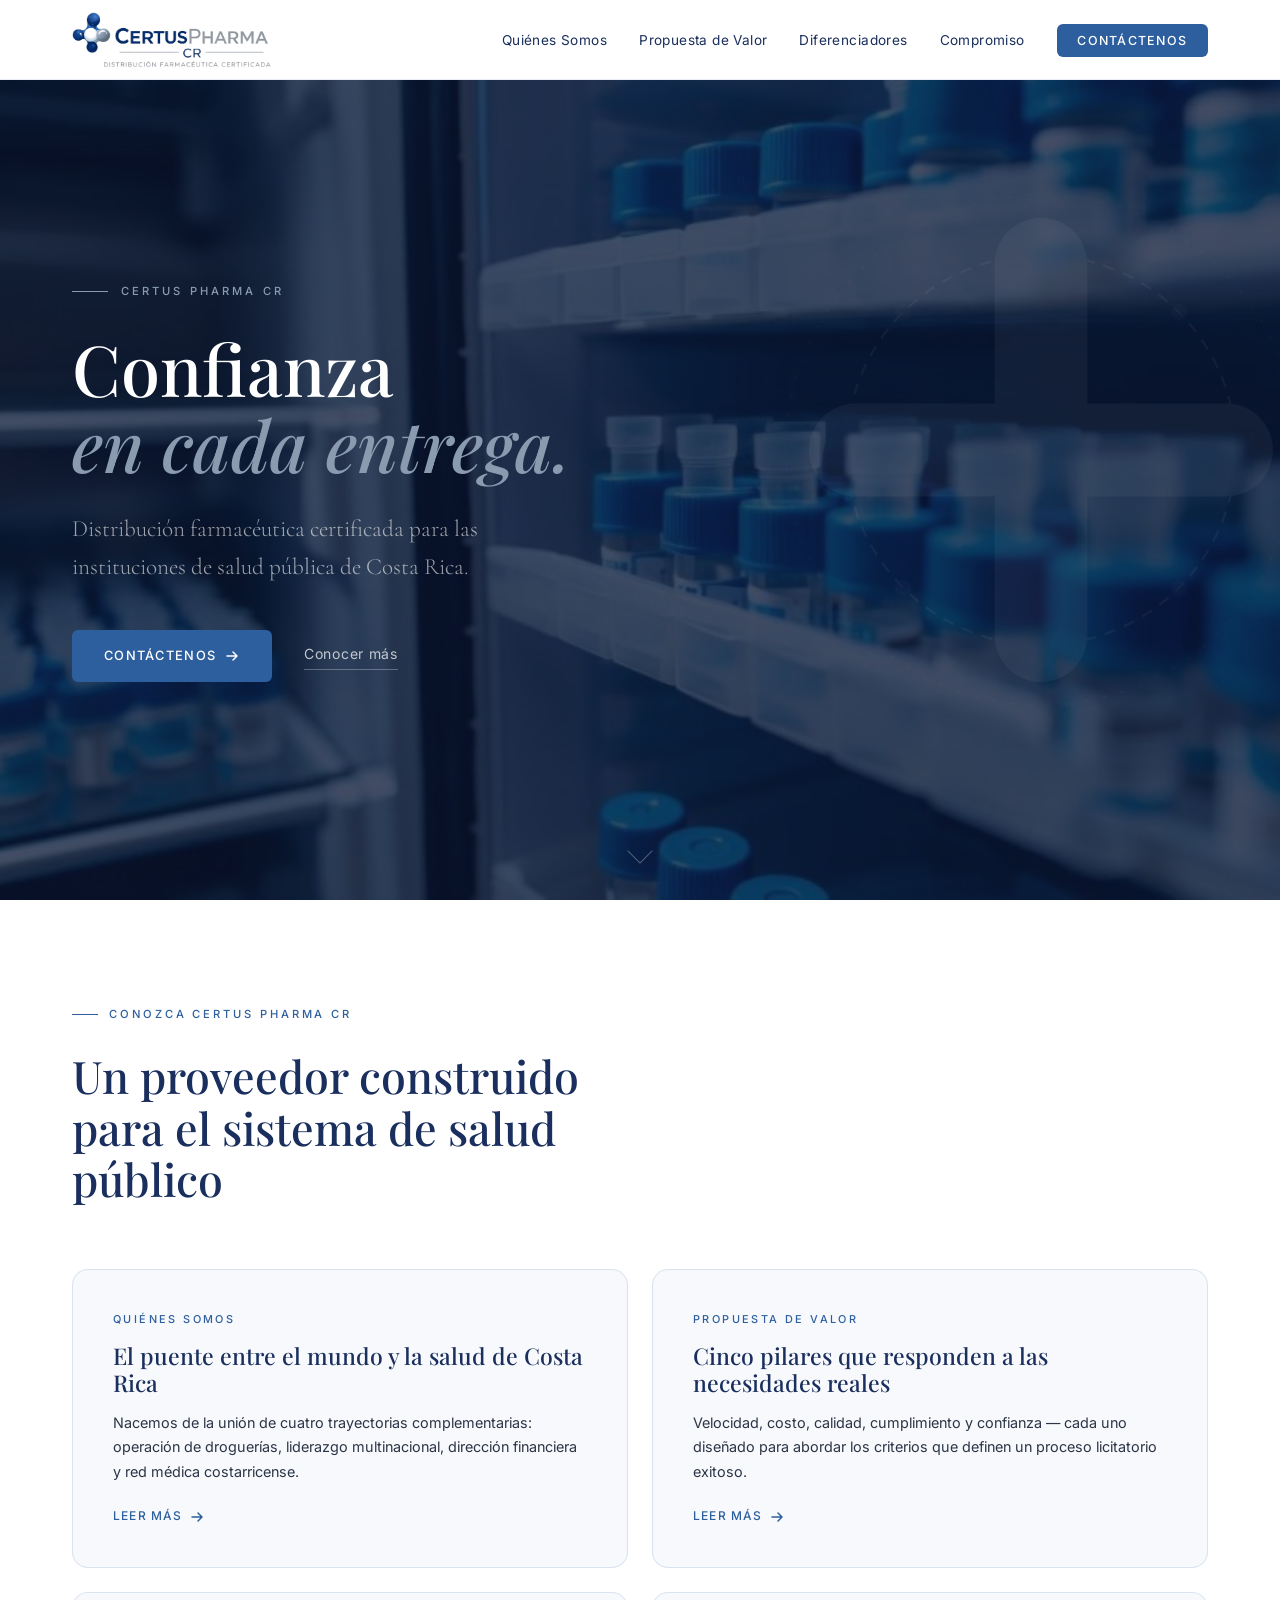
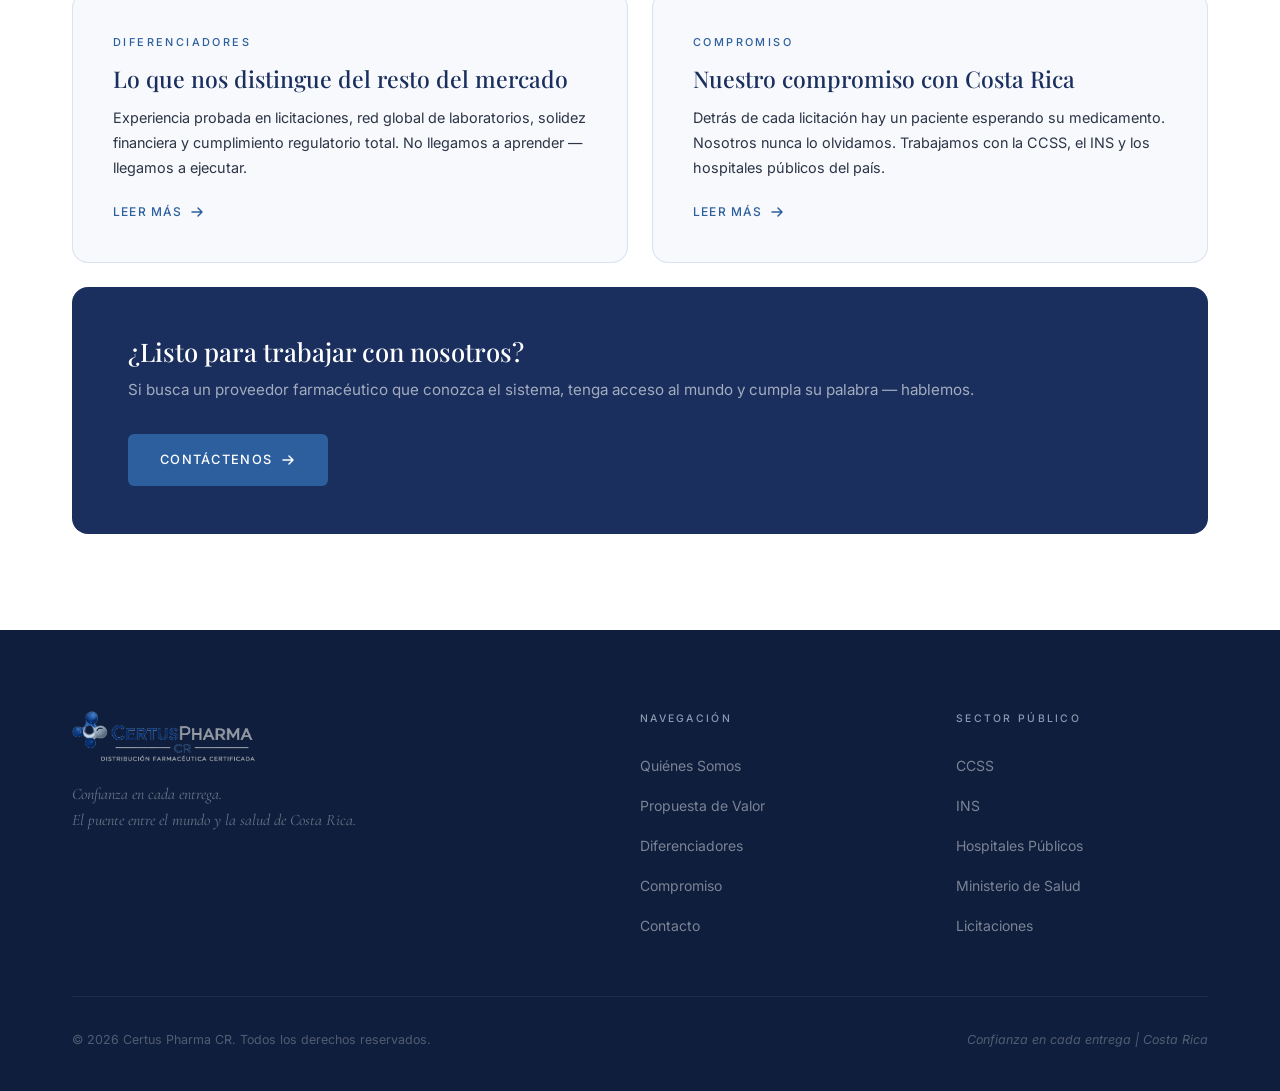
==== commit 234a2392: "Update date" ====
--- a/index.html
+++ b/index.html
@@ -203,7 +203,7 @@
                 </div>
             </div>
             <div class="footer__bottom">
-                <p class="footer__copy">&copy; 2025 Certus Pharma CR. Todos los derechos reservados.</p>
+                <p class="footer__copy">&copy; 2026 Certus Pharma CR. Todos los derechos reservados.</p>
                 <p class="footer__bottom-tag">Confianza en cada entrega | Costa Rica</p>
             </div>
         </div>
--- a/css/style.css
+++ b/css/style.css
@@ -333,15 +333,16 @@
     display: flex;
     align-items: center;
     background-color: var(--color-bg-dark);
+    background-image: url('../images/NORDIC-Blog_Handling-Pharmaceuticals-in-the-Cold-Chain_feat-1024x538.jpg');
+    background-size: cover;
+    background-position: center;
     overflow: hidden;
 }
 .hero::before {
     content: '';
     position: absolute;
     inset: 0;
-    background:
-        radial-gradient(ellipse 70% 60% at 80% 50%, rgba(45,95,158,0.13) 0%, transparent 65%),
-        radial-gradient(ellipse 40% 50% at 15% 20%, rgba(26,47,94,0.4) 0%, transparent 60%);
+    background: rgba(10, 20, 50, 0.75);
     pointer-events: none;
 }
 
@@ -716,6 +717,31 @@
     transform: translate(-50%, -50%);
 }
 
+/* About photo (replaces decorative rings on quienes-somos) */
+.about__img-wrap {
+    position: relative;
+    border-radius: var(--radius-sm);
+    overflow: hidden;
+    width: 100%;
+    min-height: 480px;
+    align-self: stretch;
+}
+.about__photo {
+    width: 100%;
+    height: 100%;
+    object-fit: cover;
+    display: block;
+    border-radius: var(--radius-sm);
+}
+.about__img-wrap::after {
+    content: '';
+    position: absolute;
+    inset: 0;
+    background: rgba(26, 47, 94, 0.15);
+    border-radius: var(--radius-sm);
+    pointer-events: none;
+}
+
 /* Founding pillars (quienes-somos detail) */
 .founding-pillars {
     margin-top: 4rem;
@@ -917,6 +943,25 @@
 }
 
 /* ==============================================
+   IMAGE DIVIDER STRIP
+=============================================== */
+.img-divider {
+    height: 280px;
+    background-image: url('../images/louis-reed-pwcKF7L4-no-unsplash.jpg');
+    background-size: cover;
+    background-position: center;
+    position: relative;
+    overflow: hidden;
+}
+.img-divider::before {
+    content: '';
+    position: absolute;
+    inset: 0;
+    background: rgba(15, 30, 61, 0.65);
+    pointer-events: none;
+}
+
+/* ==============================================
    COMMITMENT / CCSS
 =============================================== */
 .commitment {
@@ -929,6 +974,14 @@
     inset: 0;
     background: radial-gradient(ellipse 50% 60% at 25% 50%, rgba(45,95,158,0.18) 0%, transparent 65%);
     pointer-events: none;
+}
+
+.commitment--photo {
+    background-size: cover;
+    background-position: center;
+}
+.commitment--photo .commitment__glow {
+    background: rgba(10, 20, 50, 0.82);
 }
 
 .commitment__inner {
@@ -1286,6 +1339,8 @@
 
     .commitment-pillars__grid { grid-template-columns: 1fr; }
 
+    .img-divider             { height: 180px; }
+
     .contact__grid       { grid-template-columns: 1fr; gap: 2.5rem; }
     .form-row            { grid-template-columns: 1fr; }
 
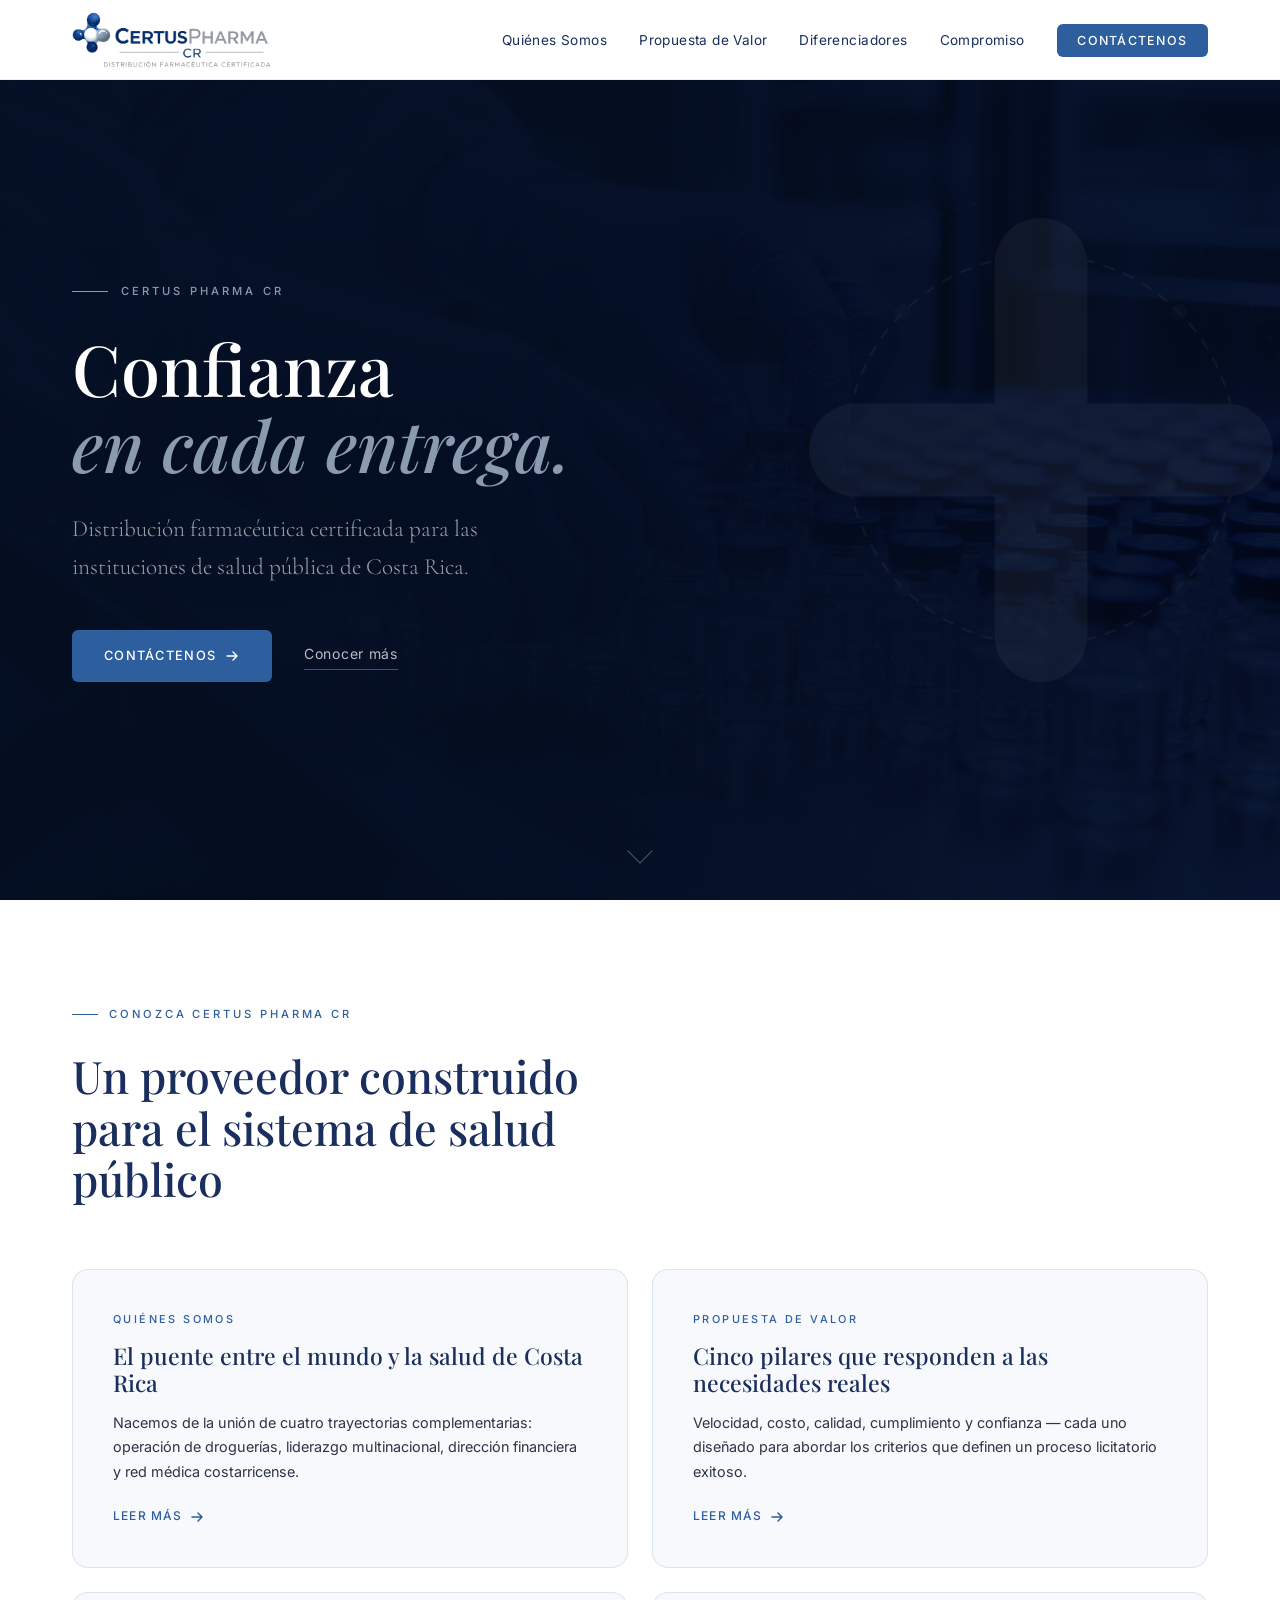
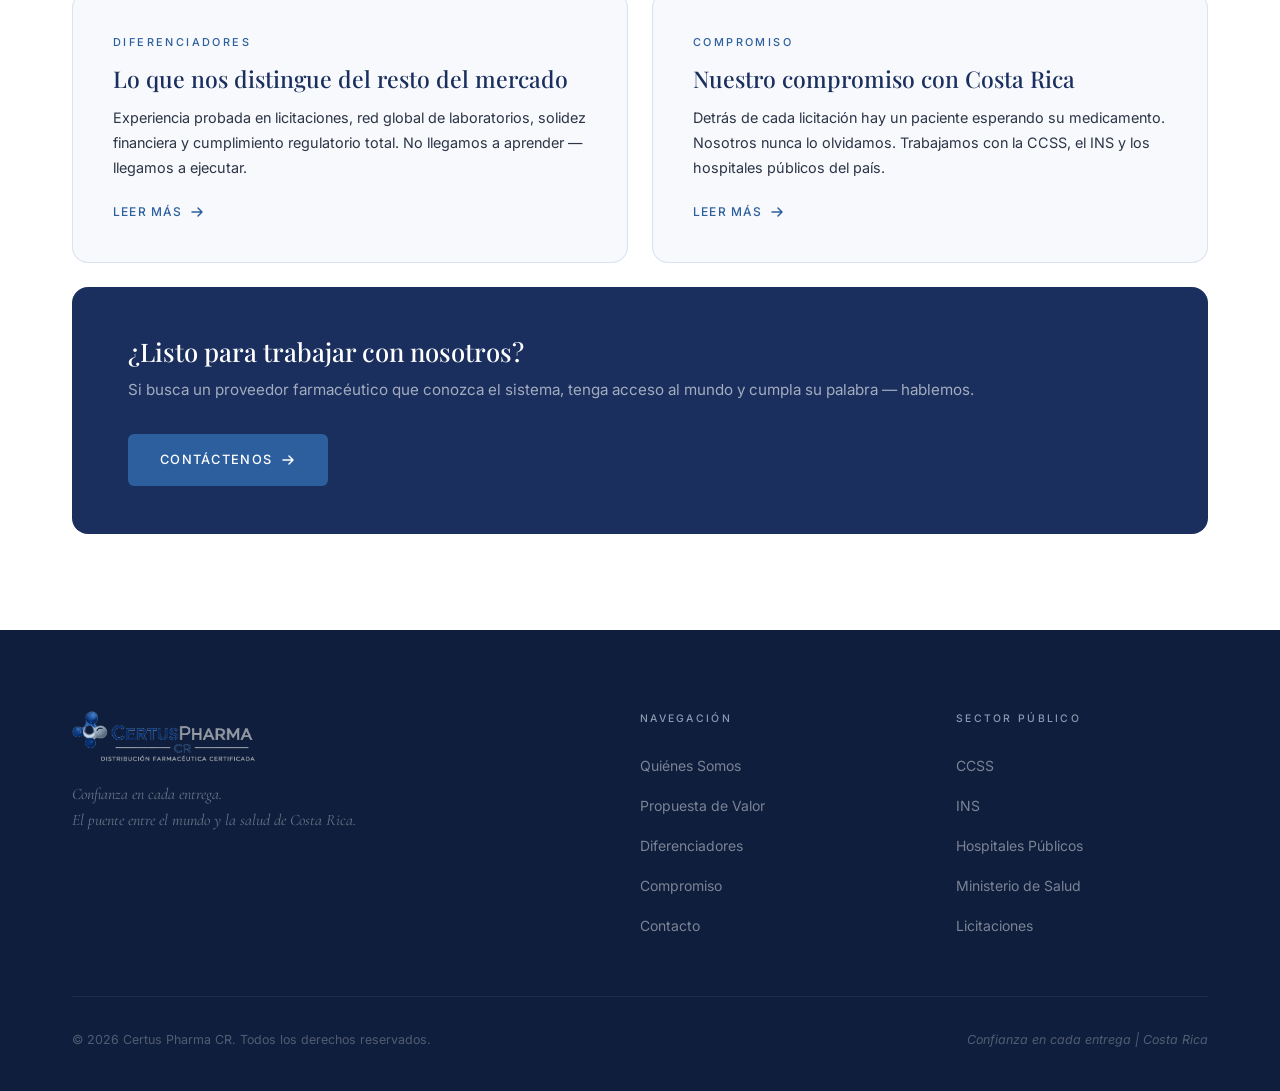
==== commit 9cd2bf36: "Fix background images on mobile - remove fixed attachment" ====
--- a/index.html
+++ b/index.html
@@ -8,7 +8,7 @@
     <link rel="preconnect" href="https://fonts.googleapis.com">
     <link rel="preconnect" href="https://fonts.gstatic.com" crossorigin>
     <link href="https://fonts.googleapis.com/css2?family=Playfair+Display:ital,wght@0,400;0,500;0,600;0,700;1,400;1,500&family=Cormorant+Garamond:ital,wght@0,300;0,400;0,500;0,600;1,300;1,400&family=Inter:wght@300;400;500;600&display=swap" rel="stylesheet">
-    <link rel="stylesheet" href="css/style.css">
+    <link rel="stylesheet" href="css/style.css?v=9">
 </head>
 <body>
 
@@ -96,13 +96,13 @@
         <section class="previews section-pad" id="section-previews" aria-label="Secciones del sitio">
             <div class="container">
                 <div class="previews__header">
-                    <p class="label fade-in">Conozca Certus Pharma CR</p>
-                    <h2 class="fade-in fd1">Un proveedor construido<br>para el sistema de salud público</h2>
+                    <p class="label">Conozca Certus Pharma CR</p>
+                    <h2>Un proveedor construido<br>para el sistema de salud público</h2>
                 </div>
 
                 <div class="previews__grid">
 
-                    <a href="quienes-somos.html" class="pcard fade-in fd1">
+                    <a href="quienes-somos.html" class="pcard">
                         <span class="pcard__label">Quiénes Somos</span>
                         <p class="pcard__title">El puente entre el mundo y la salud de Costa Rica</p>
                         <p class="pcard__excerpt">Nacemos de la unión de cuatro trayectorias complementarias: operación de droguerías, liderazgo multinacional, dirección financiera y red médica costarricense.</p>
@@ -114,7 +114,7 @@
                         </span>
                     </a>
 
-                    <a href="propuesta-valor.html" class="pcard fade-in fd2">
+                    <a href="propuesta-valor.html" class="pcard">
                         <span class="pcard__label">Propuesta de Valor</span>
                         <p class="pcard__title">Cinco pilares que responden a las necesidades reales</p>
                         <p class="pcard__excerpt">Velocidad, costo, calidad, cumplimiento y confianza — cada uno diseñado para abordar los criterios que definen un proceso licitatorio exitoso.</p>
@@ -126,7 +126,7 @@
                         </span>
                     </a>
 
-                    <a href="diferenciadores.html" class="pcard fade-in fd3">
+                    <a href="diferenciadores.html" class="pcard">
                         <span class="pcard__label">Diferenciadores</span>
                         <p class="pcard__title">Lo que nos distingue del resto del mercado</p>
                         <p class="pcard__excerpt">Experiencia probada en licitaciones, red global de laboratorios, solidez financiera y cumplimiento regulatorio total. No llegamos a aprender — llegamos a ejecutar.</p>
@@ -138,7 +138,7 @@
                         </span>
                     </a>
 
-                    <a href="compromiso.html" class="pcard fade-in fd4">
+                    <a href="compromiso.html" class="pcard">
                         <span class="pcard__label">Compromiso</span>
                         <p class="pcard__title">Nuestro compromiso con Costa Rica</p>
                         <p class="pcard__excerpt">Detrás de cada licitación hay un paciente esperando su medicamento. Nosotros nunca lo olvidamos. Trabajamos con la CCSS, el INS y los hospitales públicos del país.</p>
@@ -152,7 +152,7 @@
 
                 </div>
 
-                <div class="home-cta fade-in fd5">
+                <div class="home-cta">
                     <div class="home-cta__text">
                         <h3>¿Listo para trabajar con nosotros?</h3>
                         <p>Si busca un proveedor farmacéutico que conozca el sistema, tenga acceso al mundo y cumpla su palabra — hablemos.</p>
@@ -209,6 +209,6 @@
         </div>
     </footer>
 
-    <script src="js/main.js"></script>
+    <script src="js/main.js?v=9"></script>
 </body>
 </html>
--- a/css/style.css
+++ b/css/style.css
@@ -75,24 +75,42 @@
     padding: 6rem 0;
 }
 
-/* ==============================================
-   ENTRANCE ANIMATIONS
-=============================================== */
-.fade-in {
+
+/* ==============================================
+   HERO LOAD SEQUENCE (index.html)
+=============================================== */
+.hero__eyebrow,
+.hero__title,
+.hero__subtitle,
+.hero__actions {
     opacity: 0;
-    transform: translateY(22px);
-    transition: opacity 0.72s ease, transform 0.72s ease;
-}
-.fade-in.visible {
-    opacity: 1;
-    transform: translateY(0);
-}
-.fd1 { transition-delay: 0.10s; }
-.fd2 { transition-delay: 0.20s; }
-.fd3 { transition-delay: 0.30s; }
-.fd4 { transition-delay: 0.40s; }
-.fd5 { transition-delay: 0.50s; }
-.fd6 { transition-delay: 0.60s; }
+    transform: translateY(60px);
+    animation: heroTextIn 0.9s cubic-bezier(0.16, 1, 0.3, 1) forwards;
+}
+.hero__eyebrow  { animation-delay: 0.3s; }
+.hero__title    { animation-delay: 0.5s; }
+.hero__subtitle { animation-delay: 0.9s; }
+.hero__actions  { animation-delay: 1.1s; }
+
+/* ==============================================
+   PAGE-HERO LOAD SEQUENCE (inner pages)
+=============================================== */
+.page-hero__breadcrumb,
+.page-hero__eyebrow,
+.page-hero__title,
+.page-hero__subtitle {
+    opacity: 0;
+    transform: translateY(60px);
+    animation: heroTextIn 0.9s cubic-bezier(0.16, 1, 0.3, 1) forwards;
+}
+.page-hero__breadcrumb { animation-delay: 0.15s; }
+.page-hero__eyebrow    { animation-delay: 0.30s; }
+.page-hero__title      { animation-delay: 0.50s; }
+.page-hero__subtitle   { animation-delay: 0.72s; }
+
+@keyframes heroTextIn {
+    to { opacity: 1; transform: none; }
+}
 
 /* ==============================================
    SECTION LABEL
@@ -246,7 +264,7 @@
     left: 0;
     right: 0;
     height: 1px;
-    background-color: #1A2F5E;
+    background-color: var(--color-secondary);
     transform: scaleX(0);
     transform-origin: right;
     transition: transform var(--transition);
@@ -333,16 +351,23 @@
     display: flex;
     align-items: center;
     background-color: var(--color-bg-dark);
-    background-image: url('../images/NORDIC-Blog_Handling-Pharmaceuticals-in-the-Cold-Chain_feat-1024x538.jpg');
+    background-image: url('../images/warehouse.png');
     background-size: cover;
     background-position: center;
+    background-attachment: scroll;
+    background-blend-mode: multiply;
     overflow: hidden;
 }
 .hero::before {
     content: '';
     position: absolute;
     inset: 0;
-    background: rgba(10, 20, 50, 0.75);
+    background: linear-gradient(
+        to right,
+        rgba(5, 15, 35, 0.88) 0%,
+        rgba(5, 15, 35, 0.88) 45%,
+        rgba(5, 15, 35, 0.40) 100%
+    );
     pointer-events: none;
 }
 
@@ -447,6 +472,7 @@
     align-items: center;
     background-color: var(--color-bg-dark);
     overflow: hidden;
+    clip-path: polygon(0 0, 100% 0, 100% 92%, 0 100%);
 }
 .page-hero::before {
     content: '';
@@ -473,7 +499,7 @@
     position: relative;
     z-index: 2;
     padding-top: calc(var(--nav-height) + 3.5rem);
-    padding-bottom: 4.5rem;
+    padding-bottom: 9rem;
     max-width: 760px;
 }
 
@@ -572,9 +598,10 @@
     transition: transform 0.4s ease;
 }
 .pcard:hover {
-    transform: translateY(-5px);
-    box-shadow: var(--shadow-md);
+    transform: translateY(-8px);
+    box-shadow: inset 3px 0 0 var(--color-secondary), 0 20px 60px rgba(26, 47, 94, 0.2);
     border-color: rgba(45,95,158,0.22);
+    background-color: #fafcff;
 }
 .pcard:hover::before { transform: scaleX(1); }
 
@@ -737,7 +764,7 @@
     content: '';
     position: absolute;
     inset: 0;
-    background: rgba(26, 47, 94, 0.15);
+    background: rgba(26, 47, 94, 0.25);
     border-radius: var(--radius-sm);
     pointer-events: none;
 }
@@ -761,8 +788,9 @@
     transition: transform var(--transition), box-shadow var(--transition);
 }
 .fpillar:hover {
-    transform: translateY(-4px);
-    box-shadow: var(--shadow-md);
+    transform: translateY(-8px);
+    box-shadow: inset 3px 0 0 var(--color-secondary), 0 20px 60px rgba(26, 47, 94, 0.2);
+    background-color: #fafcff;
 }
 .fpillar__num {
     font-family: var(--font-headline);
@@ -855,9 +883,10 @@
     transition: transform 0.4s ease;
 }
 .vcard:hover {
-    transform: translateY(-7px);
-    box-shadow: var(--shadow-lg);
+    transform: translateY(-8px);
+    box-shadow: inset 3px 0 0 var(--color-secondary), 0 20px 60px rgba(26, 47, 94, 0.2);
     border-color: rgba(45,95,158,0.22);
+    background-color: #fafcff;
 }
 .vcard:hover::before { transform: scaleX(1); }
 
@@ -909,9 +938,14 @@
     align-items: start;
     padding: 2rem 0;
     border-bottom: 1px solid var(--color-border);
-    transition: border-color var(--transition);
-}
-.diff-item:hover { border-color: rgba(45,95,158,0.35); }
+    transition: border-color var(--transition), transform var(--transition), box-shadow var(--transition), background-color var(--transition);
+}
+.diff-item:hover {
+    border-color: rgba(45,95,158,0.35);
+    transform: translateY(-4px);
+    box-shadow: inset 3px 0 0 var(--color-secondary), 0 12px 30px rgba(26, 47, 94, 0.08);
+    background-color: rgba(247, 249, 252, 0.5);
+}
 
 .diff-item__num {
     font-family: var(--font-headline);
@@ -947,9 +981,12 @@
 =============================================== */
 .img-divider {
     height: 280px;
-    background-image: url('../images/louis-reed-pwcKF7L4-no-unsplash.jpg');
+    background-color: var(--color-bg-dark);
+    background-image: url('../images/warehouse.png');
     background-size: cover;
     background-position: center;
+    background-attachment: scroll;
+    background-blend-mode: multiply;
     position: relative;
     overflow: hidden;
 }
@@ -957,7 +994,7 @@
     content: '';
     position: absolute;
     inset: 0;
-    background: rgba(15, 30, 61, 0.65);
+    background: rgba(5, 15, 35, 0.80);
     pointer-events: none;
 }
 
@@ -979,9 +1016,11 @@
 .commitment--photo {
     background-size: cover;
     background-position: center;
+    background-attachment: scroll;
+    background-blend-mode: multiply;
 }
 .commitment--photo .commitment__glow {
-    background: rgba(10, 20, 50, 0.82);
+    background: rgba(5, 15, 35, 0.85);
 }
 
 .commitment__inner {
@@ -1067,9 +1106,13 @@
     padding: 2rem;
     border: 1px solid rgba(138,155,176,0.15);
     border-radius: var(--radius-md);
-    transition: border-color var(--transition);
-}
-.cpillar:hover { border-color: rgba(138,155,176,0.3); }
+    transition: border-color var(--transition), transform var(--transition), box-shadow var(--transition);
+}
+.cpillar:hover {
+    border-color: rgba(138,155,176,0.4);
+    transform: translateY(-8px);
+    box-shadow: inset 3px 0 0 var(--color-secondary), 0 20px 60px rgba(0, 0, 0, 0.25);
+}
 .cpillar__num {
     font-family: var(--font-headline);
     font-size: 1.6rem;
@@ -1282,6 +1325,13 @@
 .footer__bottom-tag { font-size: 0.78rem; font-style: italic; color: rgba(255,255,255,0.28); }
 
 /* ==============================================
+   SCROLL OFFSET (for fixed nav)
+=============================================== */
+[id] {
+    scroll-margin-top: calc(var(--nav-height) + 1rem);
+}
+
+/* ==============================================
    RESPONSIVE — 1200px
 =============================================== */
 @media (max-width: 1200px) {
@@ -1341,6 +1391,11 @@
 
     .img-divider             { height: 180px; }
 
+    /* Fixed attachment is broken on iOS Safari — fall back to scroll */
+    .hero,
+    .img-divider,
+    .commitment--photo       { background-attachment: scroll; }
+
     .contact__grid       { grid-template-columns: 1fr; gap: 2.5rem; }
     .form-row            { grid-template-columns: 1fr; }
 
@@ -1356,3 +1411,23 @@
     .container        { padding: 0 1.25rem; }
     .contact-form     { padding: 1.75rem 1.25rem; }
 }
+
+/* Less aggressive diagonal on mobile */
+@media (max-width: 768px) {
+    .page-hero {
+        clip-path: polygon(0 0, 100% 0, 100% 96%, 0 100%);
+    }
+    .page-hero__content {
+        padding-bottom: 6rem;
+    }
+}
+
+/* Respect reduced-motion preference */
+@media (prefers-reduced-motion: reduce) {
+    .hero__eyebrow, .hero__title, .hero__subtitle, .hero__actions,
+    .page-hero__breadcrumb, .page-hero__eyebrow, .page-hero__title, .page-hero__subtitle {
+        animation: none;
+        opacity: 1;
+        transform: none;
+    }
+}
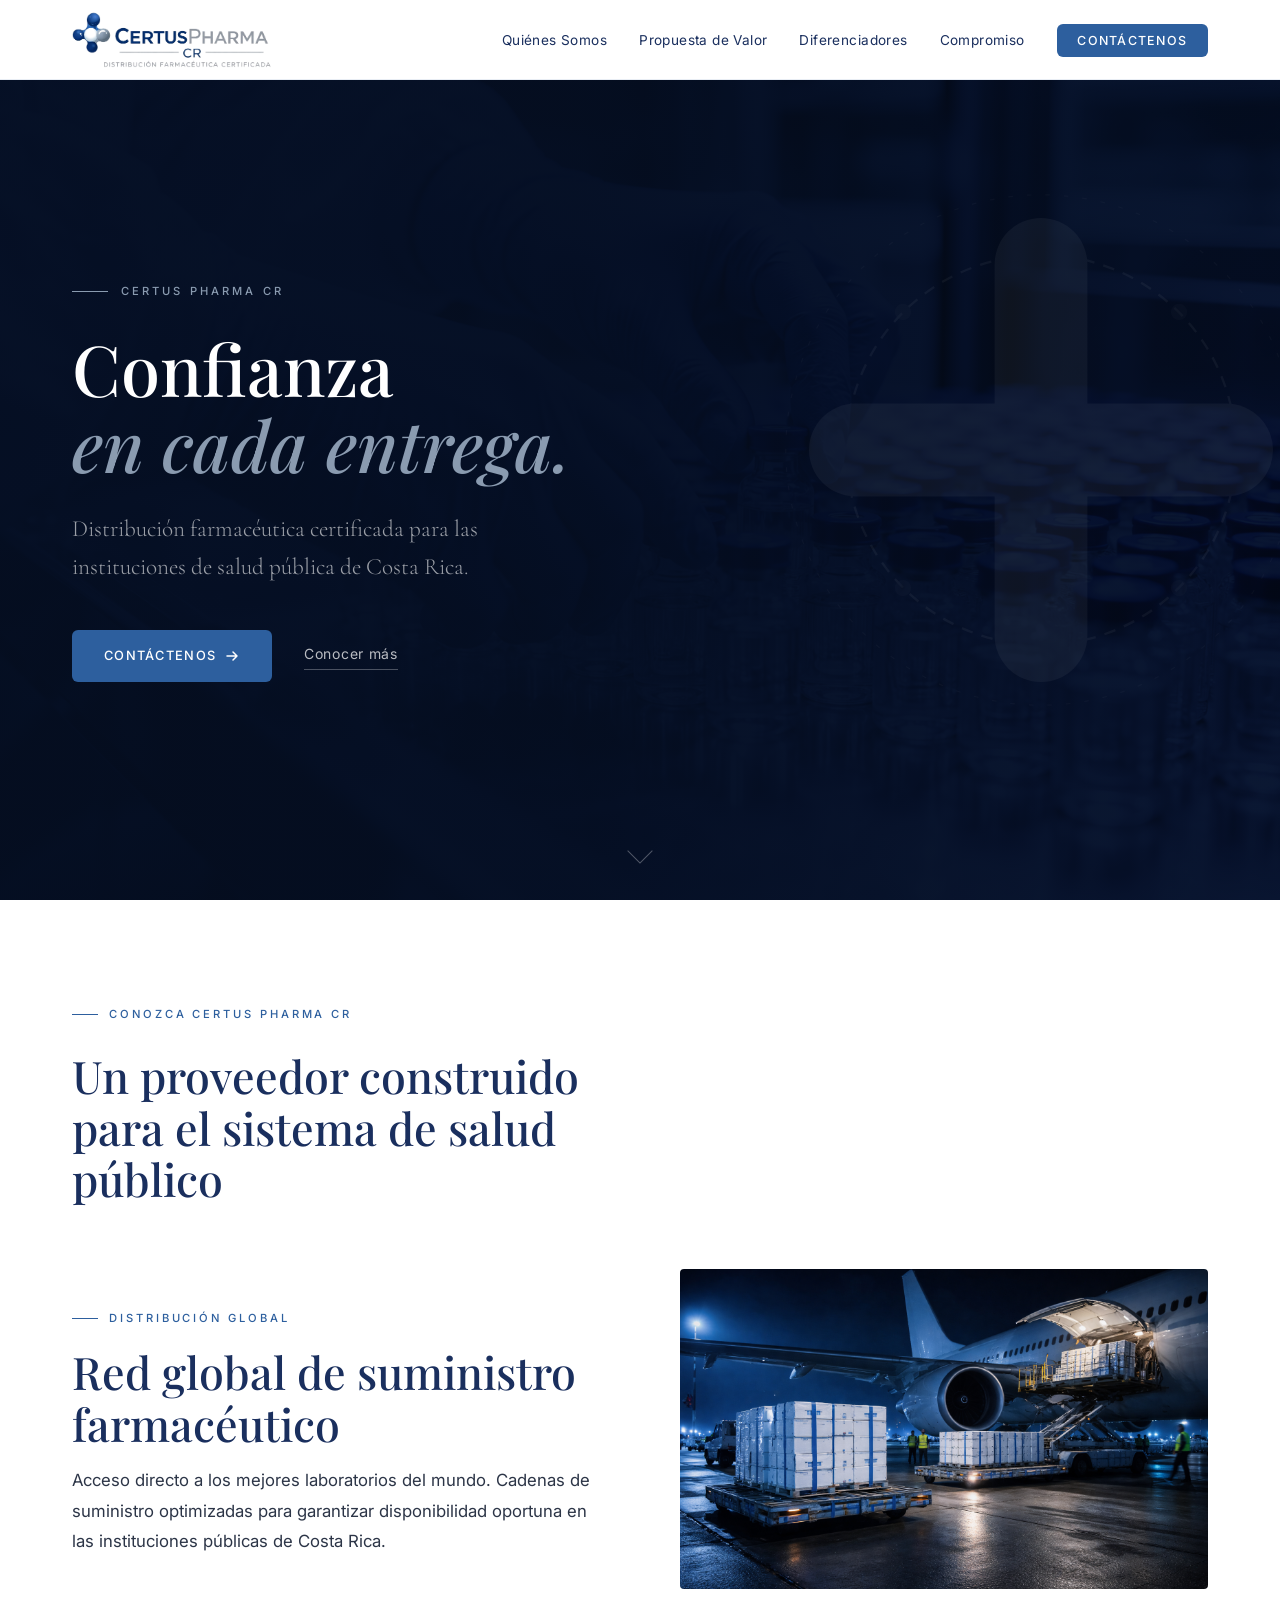
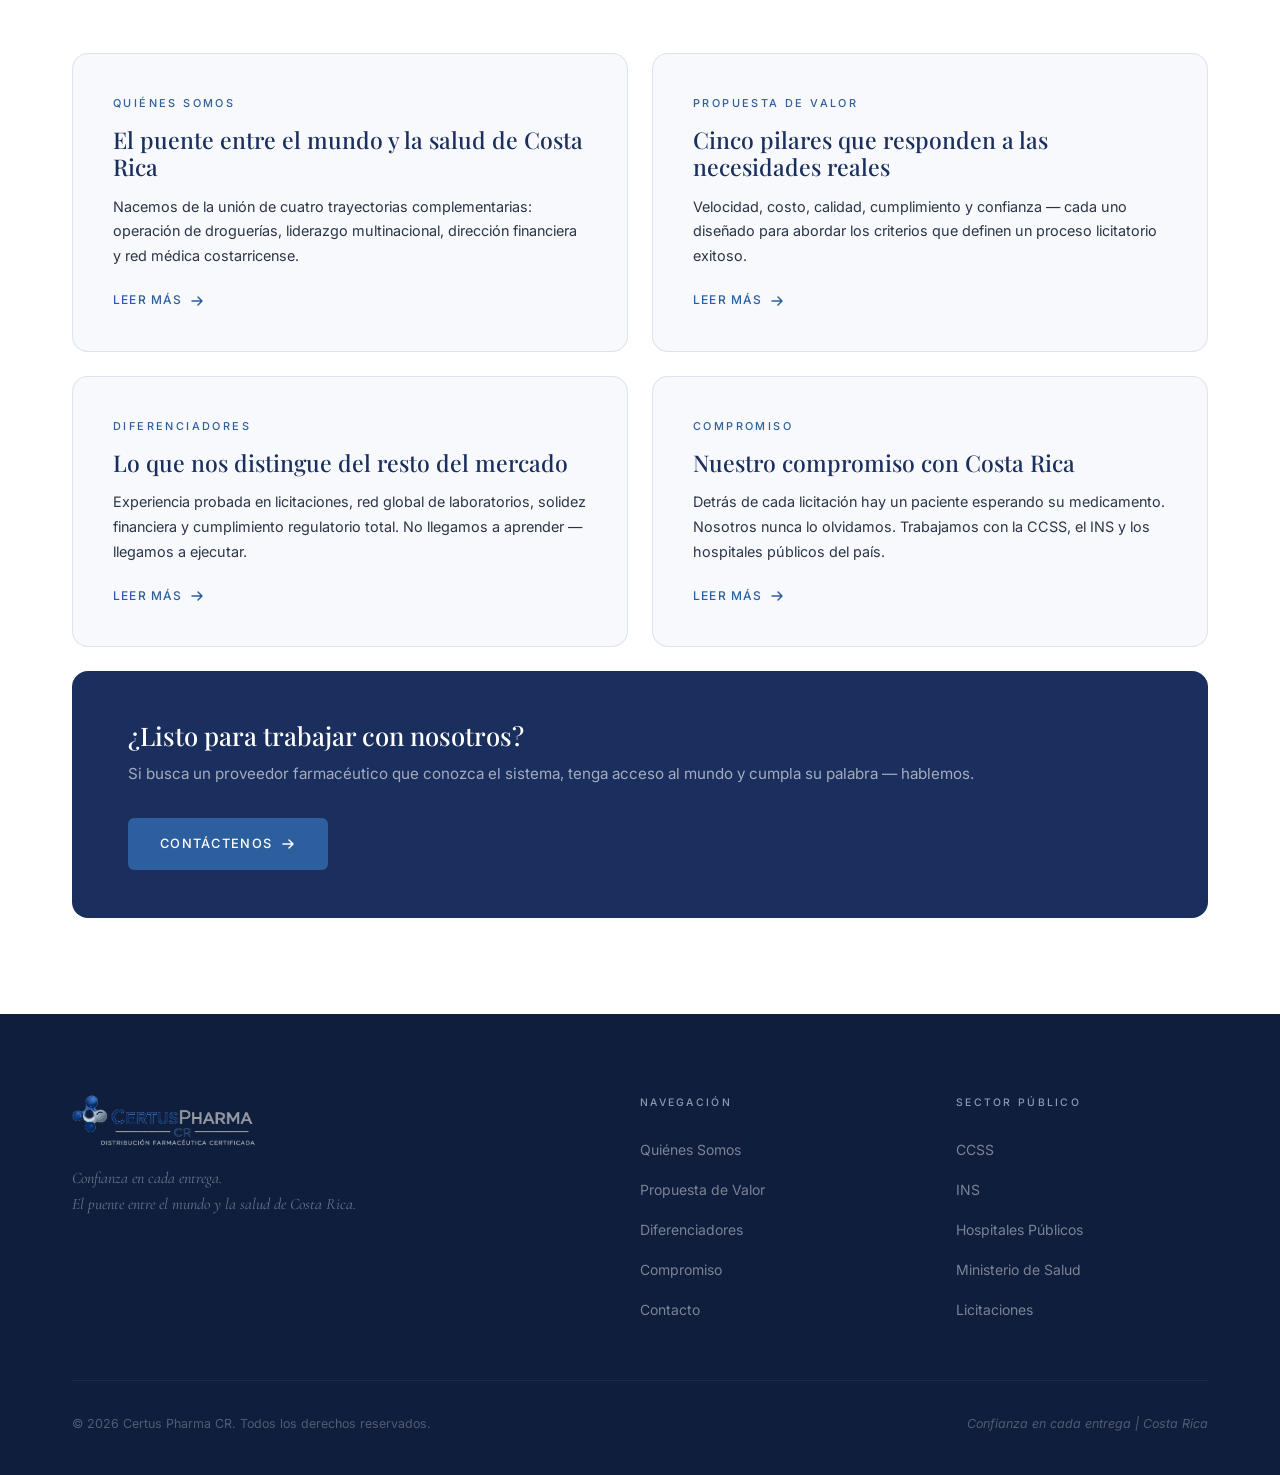
==== commit 935b5dd4: "Add images to all pages - propuesta, contacto, diferenciadores, quienes somos, avion, compromiso" ====
--- a/index.html
+++ b/index.html
@@ -8,7 +8,7 @@
     <link rel="preconnect" href="https://fonts.googleapis.com">
     <link rel="preconnect" href="https://fonts.gstatic.com" crossorigin>
     <link href="https://fonts.googleapis.com/css2?family=Playfair+Display:ital,wght@0,400;0,500;0,600;0,700;1,400;1,500&family=Cormorant+Garamond:ital,wght@0,300;0,400;0,500;0,600;1,300;1,400&family=Inter:wght@300;400;500;600&display=swap" rel="stylesheet">
-    <link rel="stylesheet" href="css/style.css?v=9">
+    <link rel="stylesheet" href="css/style.css?v=32">
 </head>
 <body>
 
@@ -100,6 +100,28 @@
                     <h2>Un proveedor construido<br>para el sistema de salud público</h2>
                 </div>
 
+                <div style="display:grid;grid-template-columns:1fr 1fr;
+gap:5rem;align-items:center;margin-bottom:4rem;">
+                    <div>
+                        <p class="label">Distribución Global</p>
+                        <h2 style="color:var(--color-primary);
+                                   margin-bottom:1rem;">
+                            Red global de suministro farmacéutico
+                        </h2>
+                        <p style="font-size:1.05rem;line-height:1.82;
+                                  color:var(--color-body);">
+                            Acceso directo a los mejores laboratorios
+                            del mundo. Cadenas de suministro optimizadas
+                            para garantizar disponibilidad oportuna en
+                            las instituciones públicas de Costa Rica.
+                        </p>
+                    </div>
+                    <img src="images/avion.png"
+                         alt="Logística farmacéutica internacional"
+                         style="width:100%;height:320px;object-fit:cover;
+                         display:block;border-radius:4px;">
+                </div>
+
                 <div class="previews__grid">
 
                     <a href="quienes-somos.html" class="pcard">
@@ -209,6 +231,6 @@
         </div>
     </footer>
 
-    <script src="js/main.js?v=9"></script>
+    <script src="js/main.js?v=32"></script>
 </body>
 </html>
--- a/css/style.css
+++ b/css/style.css
@@ -997,6 +997,7 @@
     background: rgba(5, 15, 35, 0.80);
     pointer-events: none;
 }
+
 
 /* ==============================================
    COMMITMENT / CCSS
@@ -1372,7 +1373,9 @@
     }
 
     .about__grid         { grid-template-columns: 1fr; gap: 2.5rem; }
-    .about__visual       { display: none; }
+    .about__visual       { display: block; }
+    .about__img-wrap     { min-height: 260px; margin-top: 2rem; width: 100%; }
+    .about__photo        { width: 100%; height: 260px; object-fit: cover; }
     .about__mv           { grid-template-columns: 1fr; }
 
     .founding-pillars__grid  { grid-template-columns: 1fr; }
@@ -1382,19 +1385,34 @@
     .vcard:nth-child(5)  { margin: 0; }
 
     .values-full .values__grid { grid-template-columns: 1fr; }
-    .values-full .vcard        { grid-template-columns: auto 1fr; }
+    .values-full .vcard        { grid-template-columns: auto 1fr; padding: 1.5rem; }
     .values-full .vcard:last-child { grid-column: auto; }
 
     .diff__grid          { grid-template-columns: 1fr; gap: 0; }
 
     .commitment-pillars__grid { grid-template-columns: 1fr; }
 
-    .img-divider             { height: 180px; }
-
-    /* Fixed attachment is broken on iOS Safari — fall back to scroll */
-    .hero,
-    .img-divider,
-    .commitment--photo       { background-attachment: scroll; }
+    .hero {
+        background-image: url('../images/warehouse.png') !important;
+        background-size: cover !important;
+        background-position: center !important;
+        background-attachment: scroll !important;
+    }
+
+    .commitment--photo {
+        background-image: url('../images/viales.jpg') !important;
+        background-size: cover !important;
+        background-position: center !important;
+        background-attachment: scroll !important;
+    }
+
+    .img-divider {
+        background-image: url('../images/ChatGPT_Image_Jun_18__2026__09_20_10_PM.png') !important;
+        background-size: cover !important;
+        background-position: center !important;
+        background-attachment: scroll !important;
+        height: 200px;
+    }
 
     .contact__grid       { grid-template-columns: 1fr; gap: 2.5rem; }
     .form-row            { grid-template-columns: 1fr; }
@@ -1431,3 +1449,62 @@
         transform: none;
     }
 }
+
+/* ==============================================
+   MOBILE VALUES CARDS — override all grid rules
+=============================================== */
+@media (max-width: 768px) {
+    .values__grid,
+    .values-full .values__grid {
+        display: block !important;
+    }
+
+    .vcard,
+    .values-full .vcard {
+        display: block !important;
+        width: 100% !important;
+        margin-bottom: 1rem !important;
+        grid-column: auto !important;
+    }
+
+    .values-full .vcard:last-child {
+        grid-column: auto !important;
+    }
+}
+
+/* ==============================================
+   MOBILE BACKGROUND IMAGES — iOS Safari fix
+=============================================== */
+@media (max-width: 768px) {
+    .hero {
+        background-image: url('../images/warehouse.png') !important;
+        background-attachment: scroll !important;
+        background-size: cover !important;
+        background-position: center !important;
+        -webkit-background-size: cover !important;
+    }
+
+    .commitment--photo {
+        background-image: url('../images/NORDIC-Blog_Handling-Pharmaceuticals-in-the-Cold-Chain_feat-1024x538.jpg') !important;
+        background-attachment: scroll !important;
+        background-size: cover !important;
+        background-position: center !important;
+        -webkit-background-size: cover !important;
+    }
+
+    .img-divider {
+        background-image: url('../images/louis-reed-pwcKF7L4-no-unsplash.jpg') !important;
+        background-attachment: scroll !important;
+        background-size: cover !important;
+        background-position: center !important;
+        height: 180px !important;
+    }
+
+    .about__visual { display: block !important; }
+    .about__img-wrap { min-height: 240px !important; }
+    .about__photo {
+        height: 240px !important;
+        width: 100% !important;
+        object-fit: cover !important;
+    }
+}
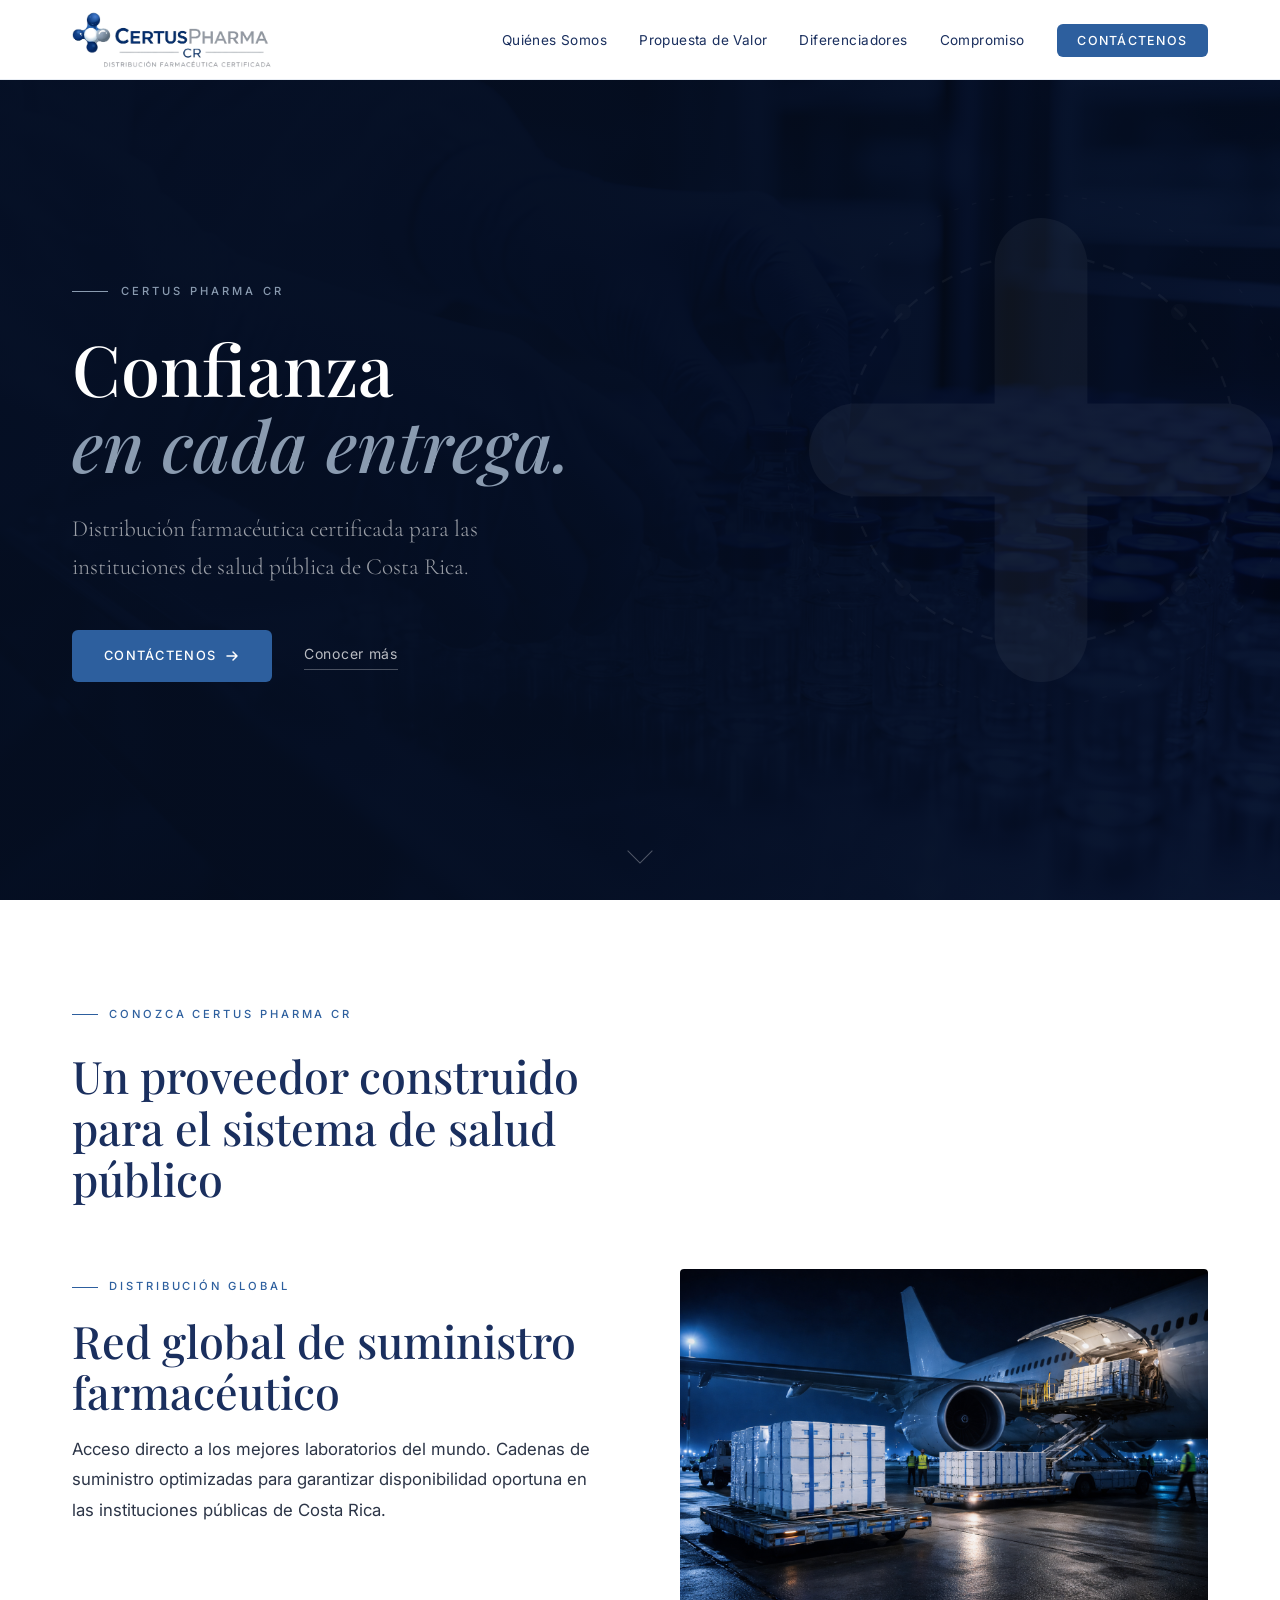
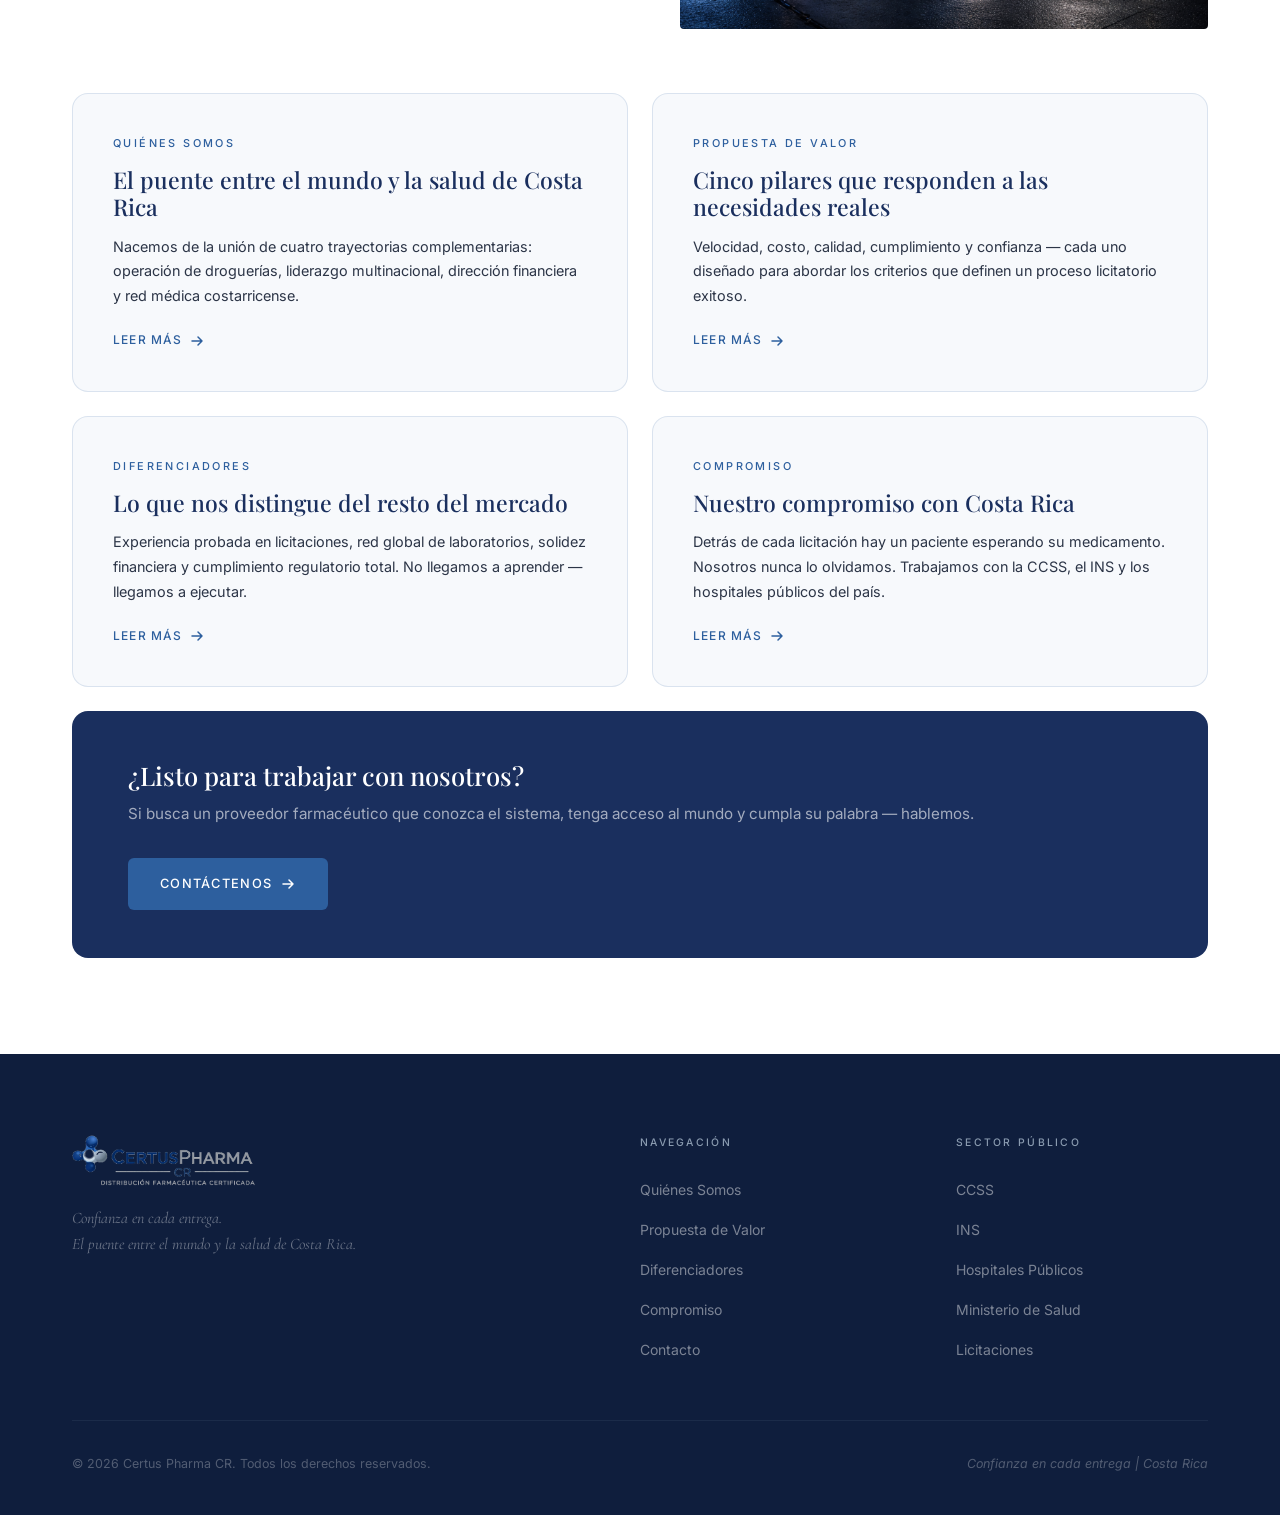
==== commit 21225c4a: "Fix image sizing on desktop and mobile" ====
--- a/index.html
+++ b/index.html
@@ -8,7 +8,7 @@
     <link rel="preconnect" href="https://fonts.googleapis.com">
     <link rel="preconnect" href="https://fonts.gstatic.com" crossorigin>
     <link href="https://fonts.googleapis.com/css2?family=Playfair+Display:ital,wght@0,400;0,500;0,600;0,700;1,400;1,500&family=Cormorant+Garamond:ital,wght@0,300;0,400;0,500;0,600;1,300;1,400&family=Inter:wght@300;400;500;600&display=swap" rel="stylesheet">
-    <link rel="stylesheet" href="css/style.css?v=32">
+    <link rel="stylesheet" href="css/style.css?v=36">
 </head>
 <body>
 
@@ -100,8 +100,7 @@
                     <h2>Un proveedor construido<br>para el sistema de salud público</h2>
                 </div>
 
-                <div style="display:grid;grid-template-columns:1fr 1fr;
-gap:5rem;align-items:center;margin-bottom:4rem;">
+                <div class="about__grid" style="margin-bottom:4rem;align-items:stretch;">
                     <div>
                         <p class="label">Distribución Global</p>
                         <h2 style="color:var(--color-primary);
@@ -118,8 +117,7 @@
                     </div>
                     <img src="images/avion.png"
                          alt="Logística farmacéutica internacional"
-                         style="width:100%;height:320px;object-fit:cover;
-                         display:block;border-radius:4px;">
+                         style="width:100%;height:100%;min-height:360px;object-fit:cover;display:block;border-radius:4px;">
                 </div>
 
                 <div class="previews__grid">
@@ -231,6 +229,6 @@
         </div>
     </footer>
 
-    <script src="js/main.js?v=32"></script>
+    <script src="js/main.js?v=36"></script>
 </body>
 </html>
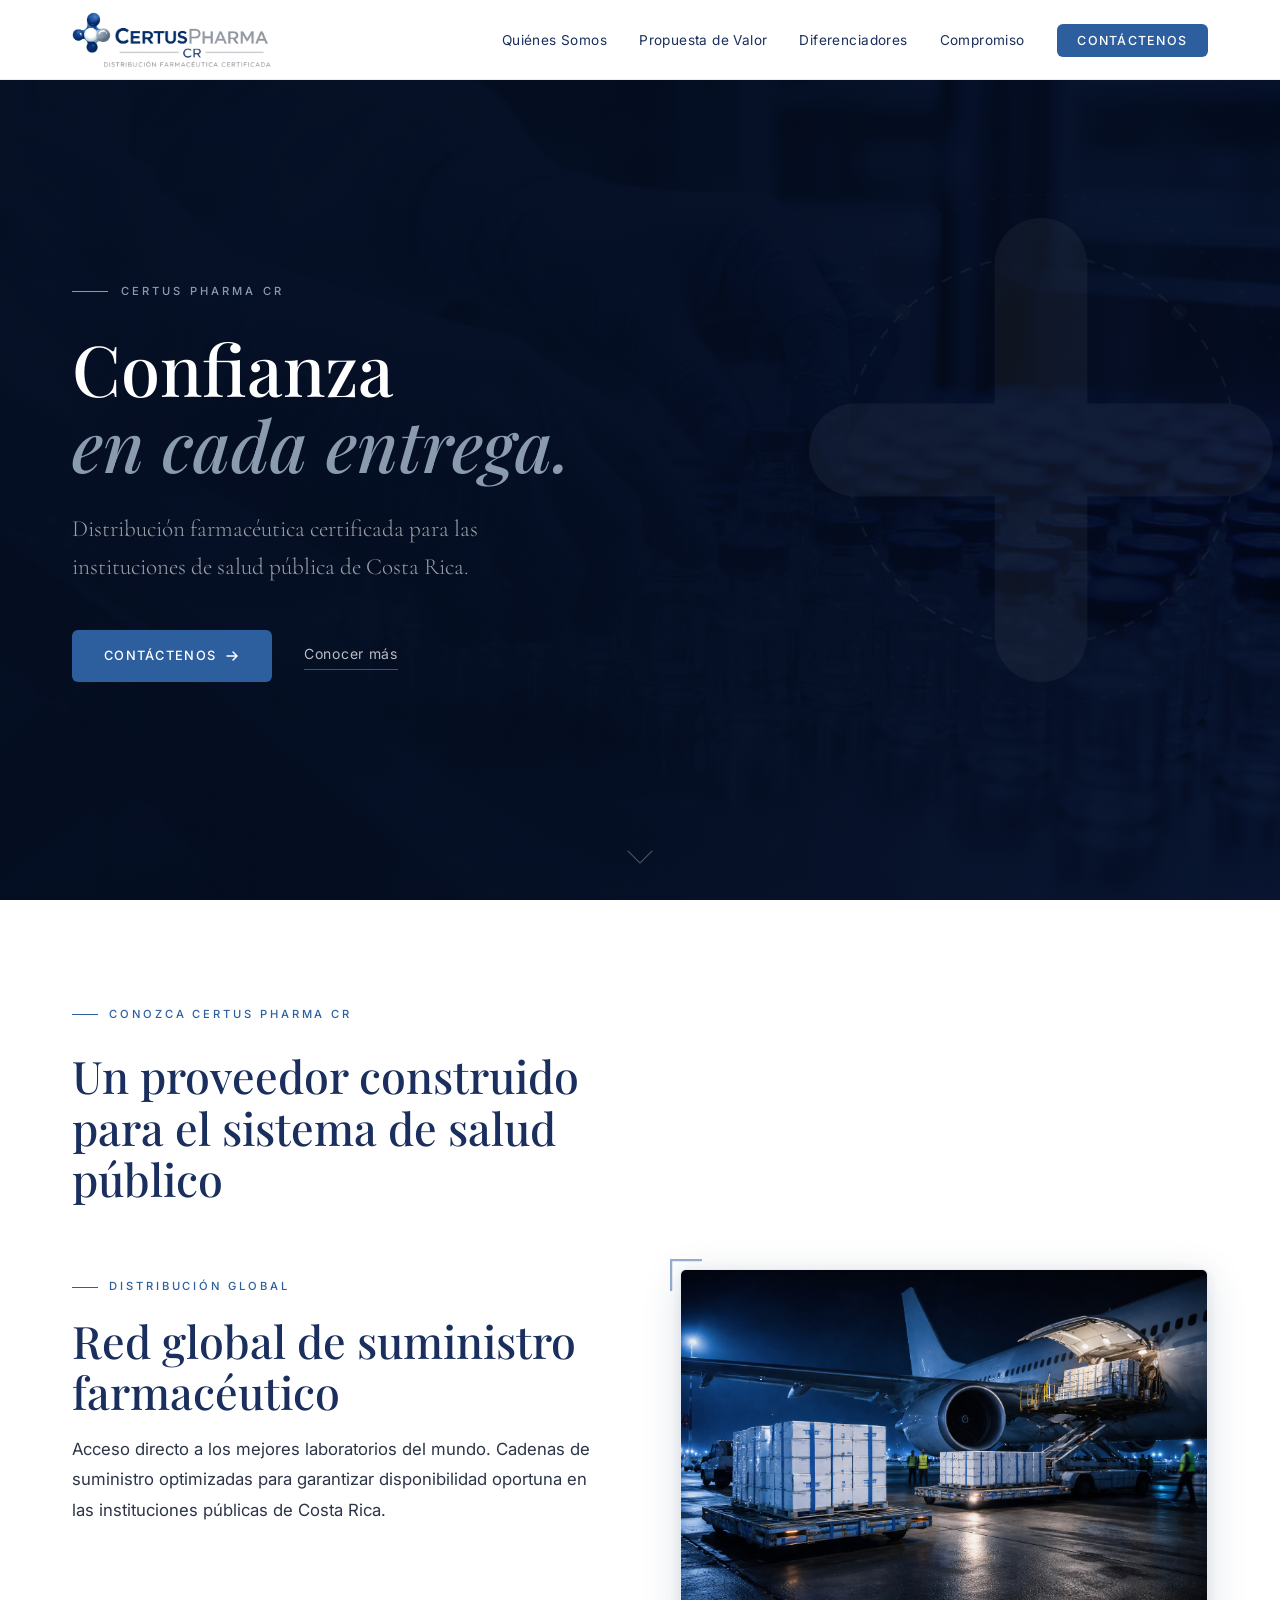
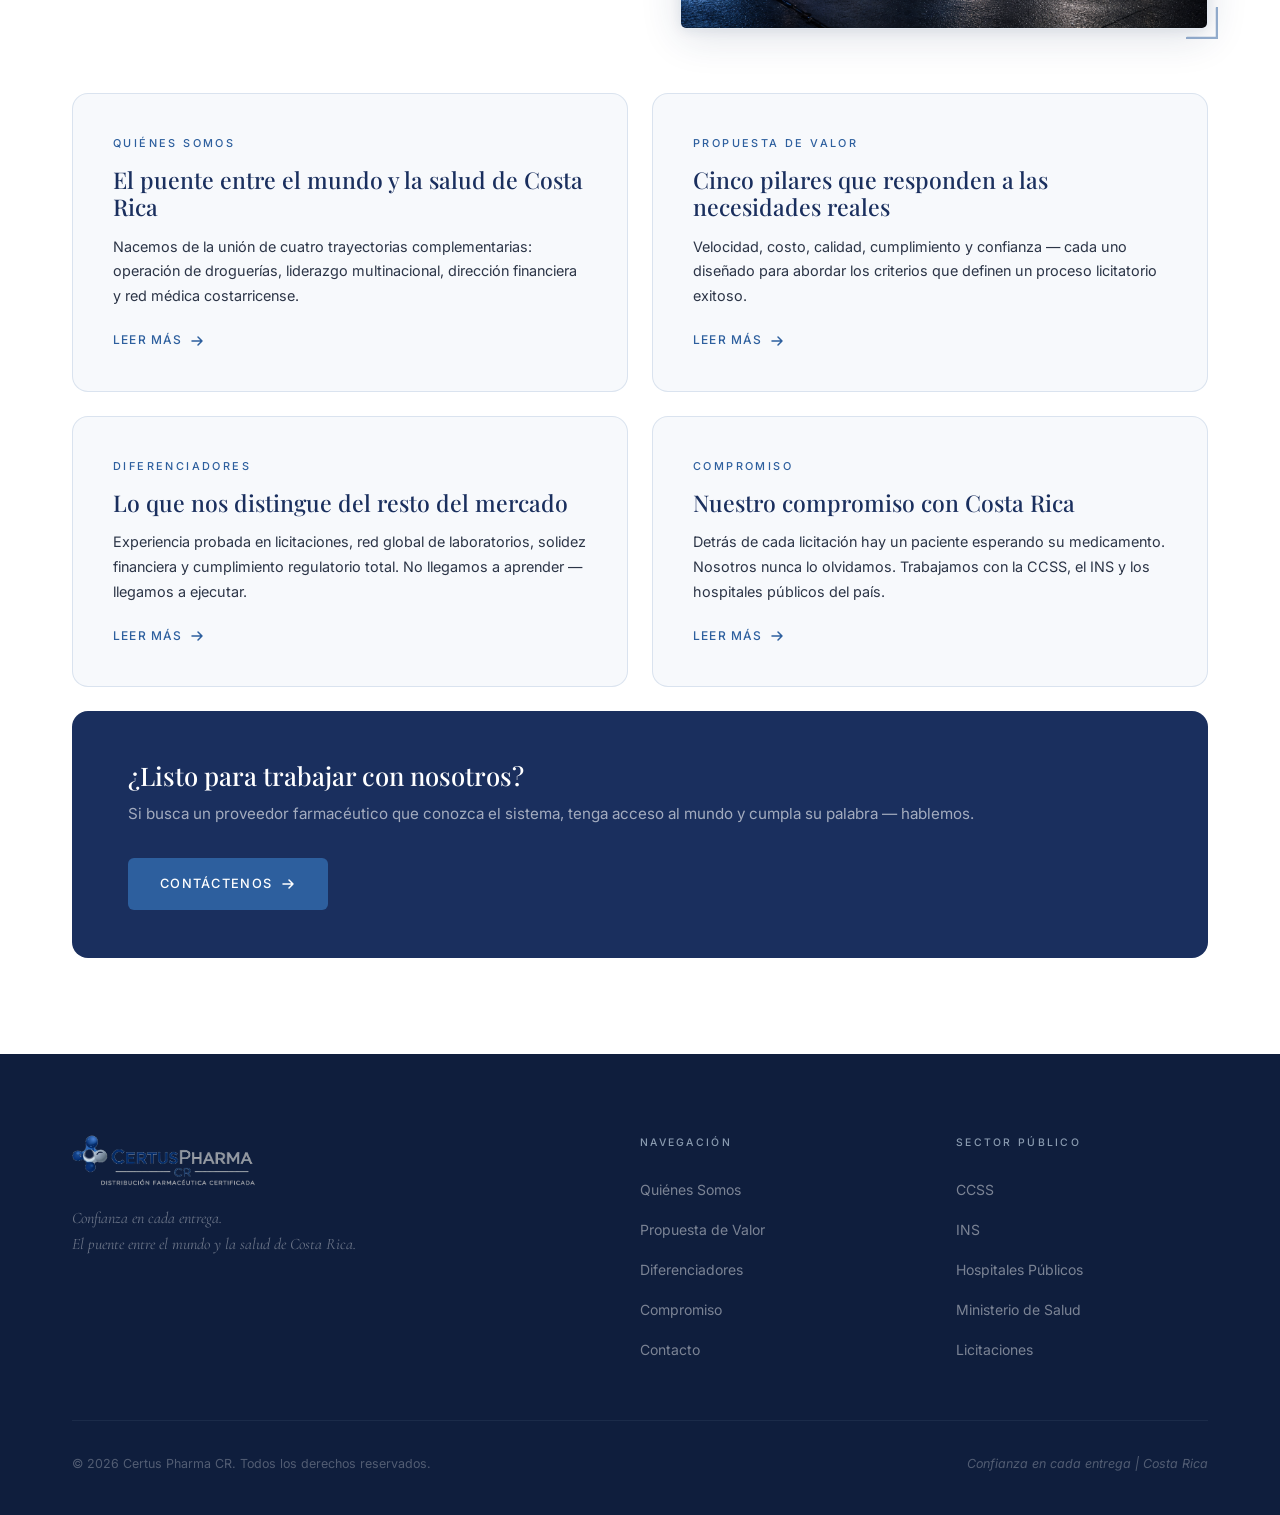
==== commit feed9b09: "Add corner brackets to images, fix alignment, improve diferenciadores content" ====
--- a/index.html
+++ b/index.html
@@ -8,7 +8,7 @@
     <link rel="preconnect" href="https://fonts.googleapis.com">
     <link rel="preconnect" href="https://fonts.gstatic.com" crossorigin>
     <link href="https://fonts.googleapis.com/css2?family=Playfair+Display:ital,wght@0,400;0,500;0,600;0,700;1,400;1,500&family=Cormorant+Garamond:ital,wght@0,300;0,400;0,500;0,600;1,300;1,400&family=Inter:wght@300;400;500;600&display=swap" rel="stylesheet">
-    <link rel="stylesheet" href="css/style.css?v=36">
+    <link rel="stylesheet" href="css/style.css?v=40">
 </head>
 <body>
 
@@ -100,7 +100,7 @@
                     <h2>Un proveedor construido<br>para el sistema de salud público</h2>
                 </div>
 
-                <div class="about__grid" style="margin-bottom:4rem;align-items:stretch;">
+                <div class="about__grid" style="margin-bottom:4rem;align-items:flex-start;">
                     <div>
                         <p class="label">Distribución Global</p>
                         <h2 style="color:var(--color-primary);
@@ -115,9 +115,17 @@
                             las instituciones públicas de Costa Rica.
                         </p>
                     </div>
-                    <img src="images/avion.png"
-                         alt="Logística farmacéutica internacional"
-                         style="width:100%;height:100%;min-height:360px;object-fit:cover;display:block;border-radius:4px;">
+                    <div style="position:relative;display:block;overflow:visible;">
+                        <svg style="position:absolute;top:-10px;left:-10px;opacity:0.5;pointer-events:none;z-index:2;" width="32" height="32" viewBox="0 0 32 32" fill="none">
+                            <path d="M1 31 L1 1 L31 1" stroke="#2D5F9E" stroke-width="2.5" stroke-linecap="round"/>
+                        </svg>
+                        <img src="images/avion.png"
+                             alt="Logística farmacéutica internacional"
+                             style="width:100%;height:100%;min-height:360px;object-fit:cover;display:block;border-radius:6px;box-shadow:0 8px 40px rgba(26,47,94,0.14),0 2px 12px rgba(26,47,94,0.08);border:1px solid rgba(45,95,158,0.12);">
+                        <svg style="position:absolute;bottom:-10px;right:-10px;opacity:0.5;pointer-events:none;z-index:2;" width="32" height="32" viewBox="0 0 32 32" fill="none">
+                            <path d="M31 1 L31 31 L1 31" stroke="#2D5F9E" stroke-width="2.5" stroke-linecap="round"/>
+                        </svg>
+                    </div>
                 </div>
 
                 <div class="previews__grid">
@@ -229,6 +237,6 @@
         </div>
     </footer>
 
-    <script src="js/main.js?v=36"></script>
+    <script src="js/main.js?v=40"></script>
 </body>
 </html>
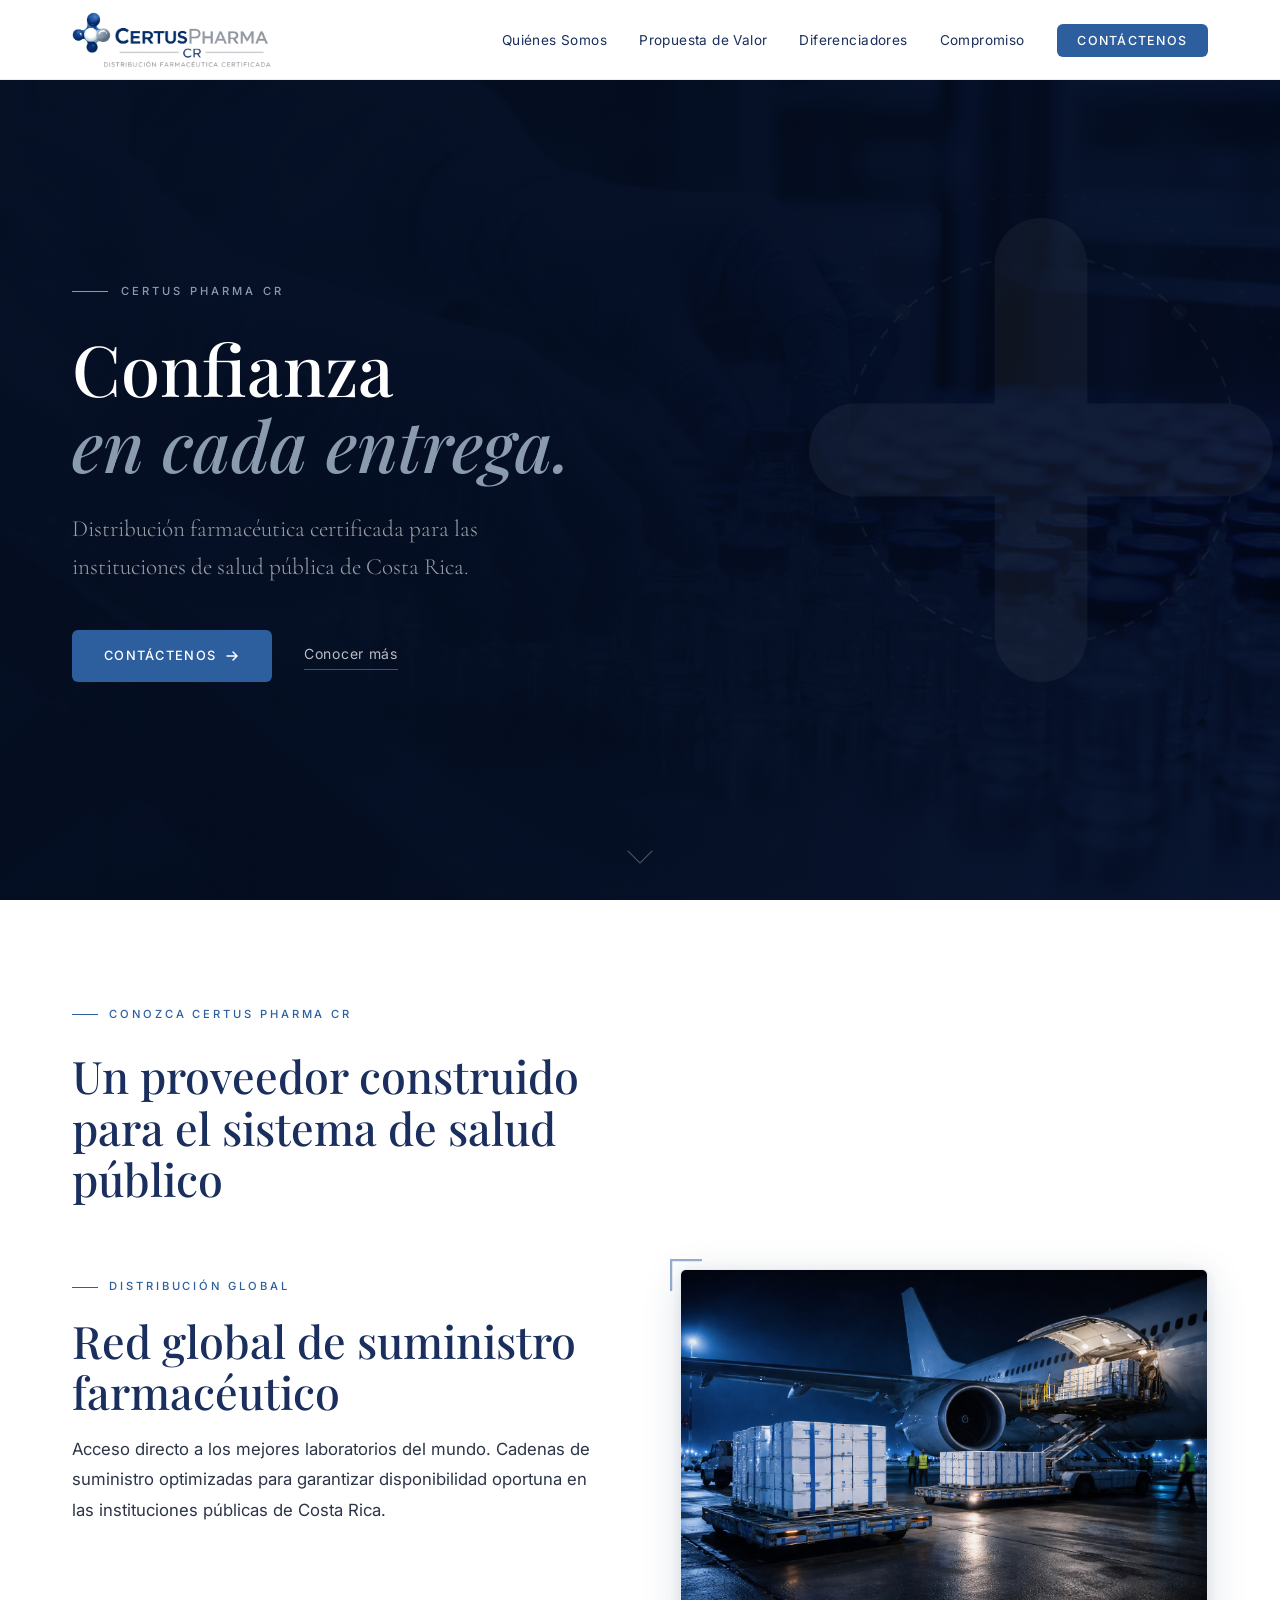
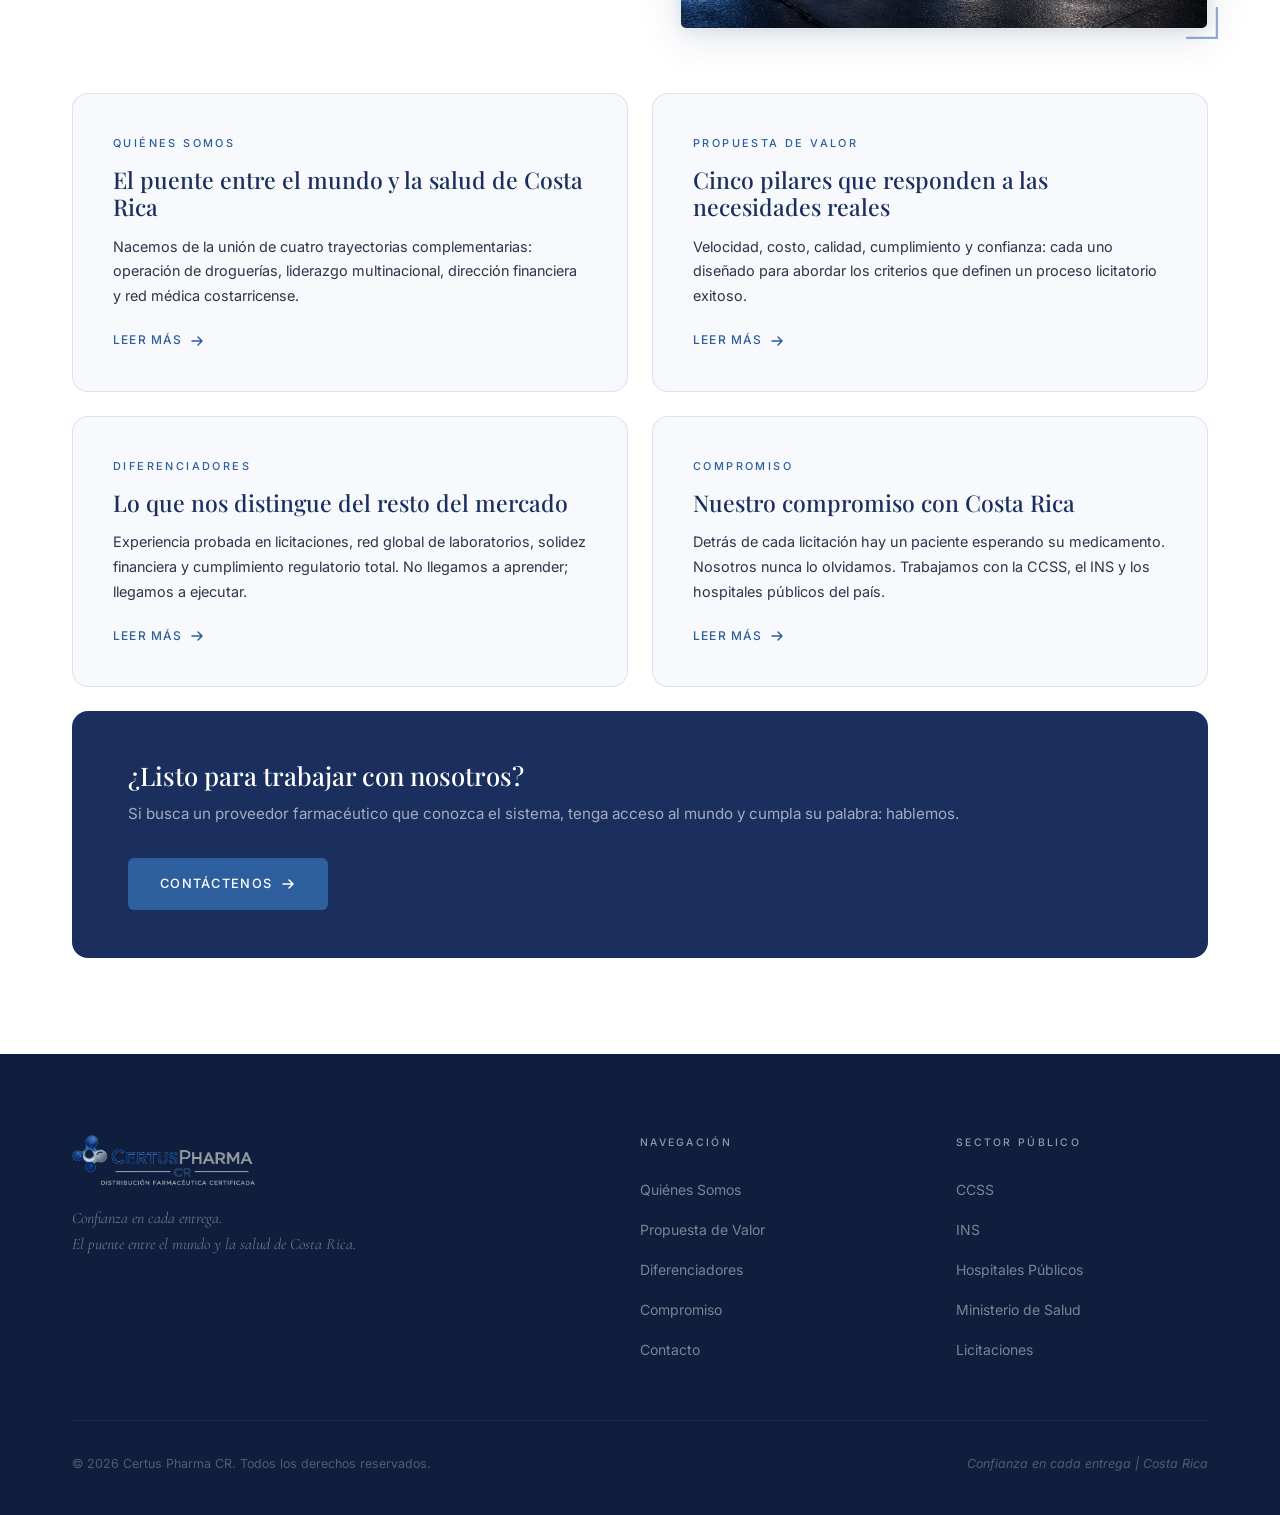
==== commit 9fef71ea: "Add FAQ, triangle animation, corner brackets, new images" ====
--- a/index.html
+++ b/index.html
@@ -8,7 +8,7 @@
     <link rel="preconnect" href="https://fonts.googleapis.com">
     <link rel="preconnect" href="https://fonts.gstatic.com" crossorigin>
     <link href="https://fonts.googleapis.com/css2?family=Playfair+Display:ital,wght@0,400;0,500;0,600;0,700;1,400;1,500&family=Cormorant+Garamond:ital,wght@0,300;0,400;0,500;0,600;1,300;1,400&family=Inter:wght@300;400;500;600&display=swap" rel="stylesheet">
-    <link rel="stylesheet" href="css/style.css?v=40">
+    <link rel="stylesheet" href="css/style.css?v=54">
 </head>
 <body>
 
@@ -18,7 +18,11 @@
             <div class="container">
                 <div class="nav__inner">
                     <a href="index.html" class="nav__logo" aria-label="Certus Pharma CR — Inicio">
-                        <img src="images/certus_logo.png" alt="Certus Pharma CR" class="nav__logo-img">
+                        <img src="images/certus_logo.png" alt="Certus Pharma CR" class="nav__logo-img"
+                             style="transition: transform 0.3s ease; cursor: pointer;"
+                             onmouseenter="this.style.transform='scale(1.08)'"
+                             onmouseleave="this.style.transform='scale(1)'"
+                        >
                     </a>
                     <ul class="nav__menu" role="list">
                         <li><a href="quienes-somos.html"    class="nav__link">Quiénes Somos</a></li>
@@ -145,7 +149,7 @@
                     <a href="propuesta-valor.html" class="pcard">
                         <span class="pcard__label">Propuesta de Valor</span>
                         <p class="pcard__title">Cinco pilares que responden a las necesidades reales</p>
-                        <p class="pcard__excerpt">Velocidad, costo, calidad, cumplimiento y confianza — cada uno diseñado para abordar los criterios que definen un proceso licitatorio exitoso.</p>
+                        <p class="pcard__excerpt">Velocidad, costo, calidad, cumplimiento y confianza: cada uno diseñado para abordar los criterios que definen un proceso licitatorio exitoso.</p>
                         <span class="pcard__link">
                             Leer más
                             <svg width="14" height="14" viewBox="0 0 14 14" fill="none" aria-hidden="true">
@@ -157,7 +161,7 @@
                     <a href="diferenciadores.html" class="pcard">
                         <span class="pcard__label">Diferenciadores</span>
                         <p class="pcard__title">Lo que nos distingue del resto del mercado</p>
-                        <p class="pcard__excerpt">Experiencia probada en licitaciones, red global de laboratorios, solidez financiera y cumplimiento regulatorio total. No llegamos a aprender — llegamos a ejecutar.</p>
+                        <p class="pcard__excerpt">Experiencia probada en licitaciones, red global de laboratorios, solidez financiera y cumplimiento regulatorio total. No llegamos a aprender; llegamos a ejecutar.</p>
                         <span class="pcard__link">
                             Leer más
                             <svg width="14" height="14" viewBox="0 0 14 14" fill="none" aria-hidden="true">
@@ -183,7 +187,7 @@
                 <div class="home-cta">
                     <div class="home-cta__text">
                         <h3>¿Listo para trabajar con nosotros?</h3>
-                        <p>Si busca un proveedor farmacéutico que conozca el sistema, tenga acceso al mundo y cumpla su palabra — hablemos.</p>
+                        <p>Si busca un proveedor farmacéutico que conozca el sistema, tenga acceso al mundo y cumpla su palabra: hablemos.</p>
                     </div>
                     <a href="contacto.html" class="btn btn--primary">
                         Contáctenos
@@ -237,6 +241,6 @@
         </div>
     </footer>
 
-    <script src="js/main.js?v=40"></script>
+    <script src="js/main.js?v=54"></script>
 </body>
 </html>
